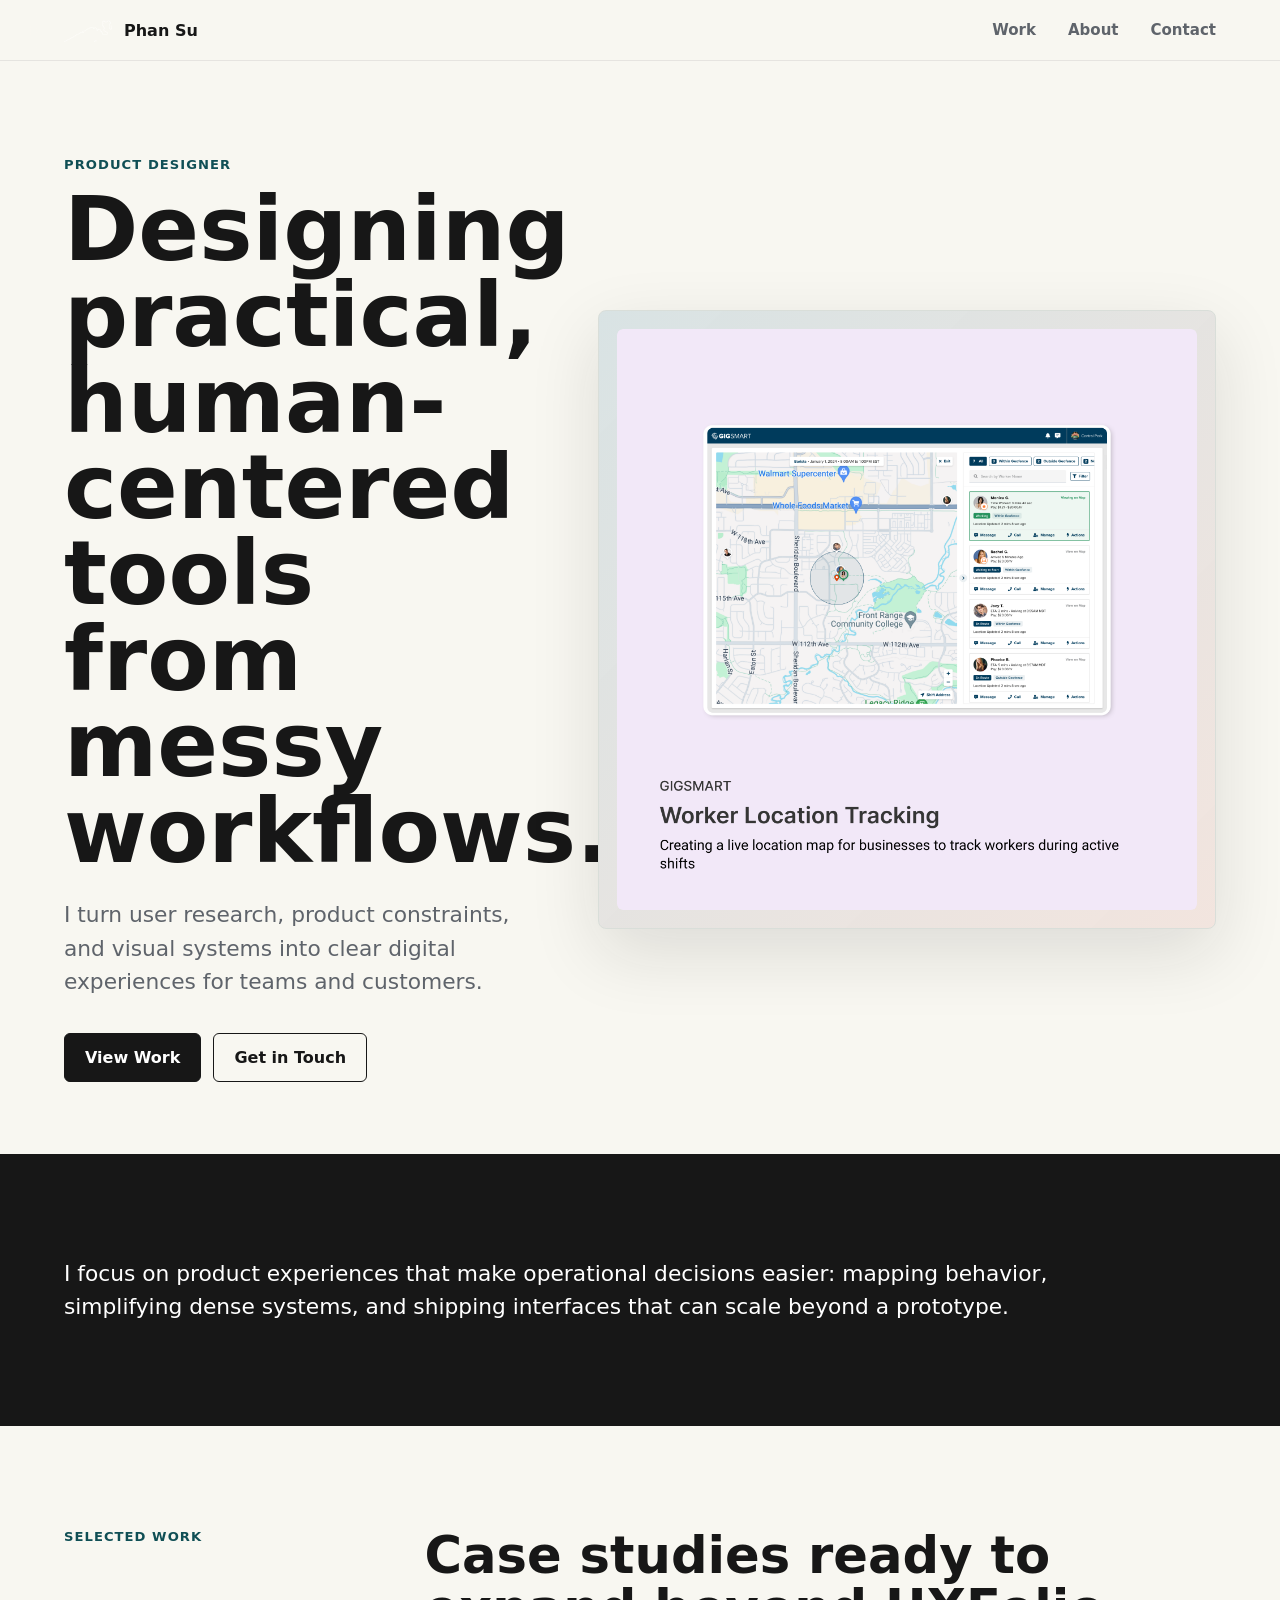
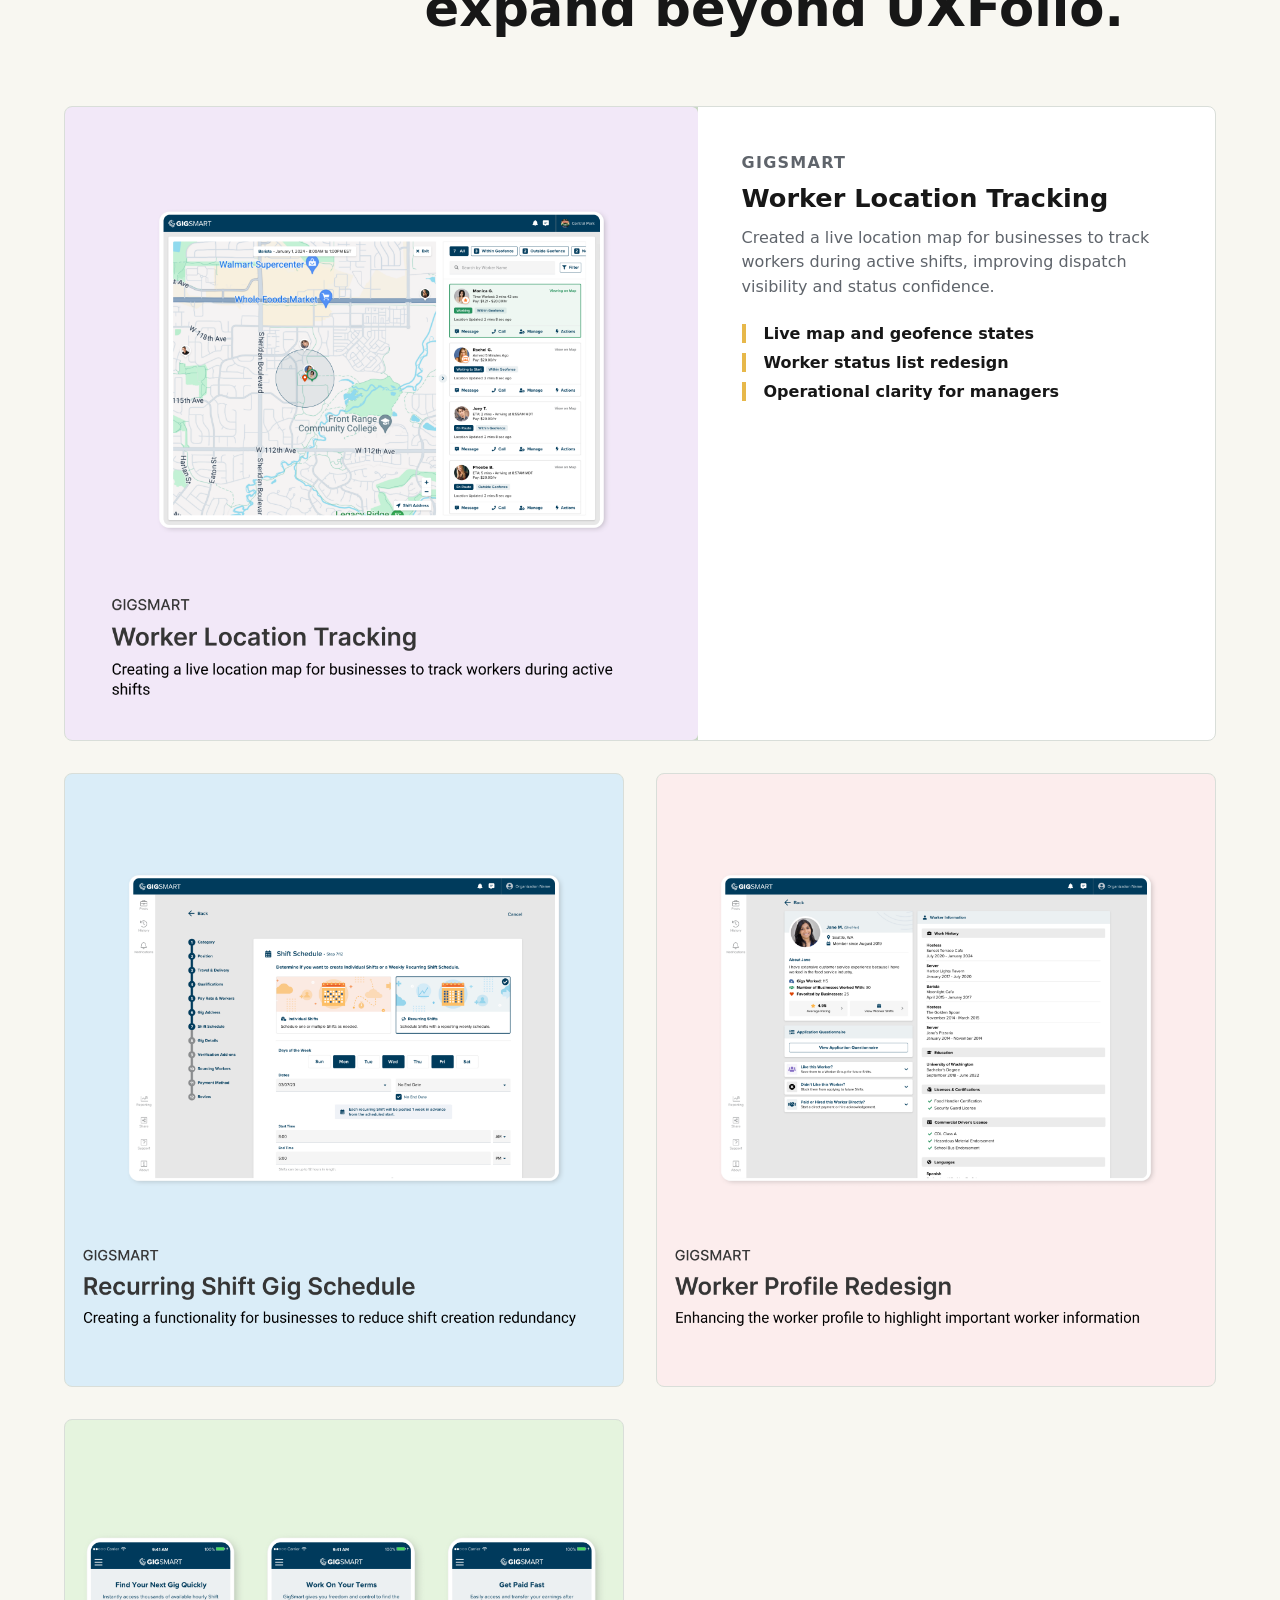
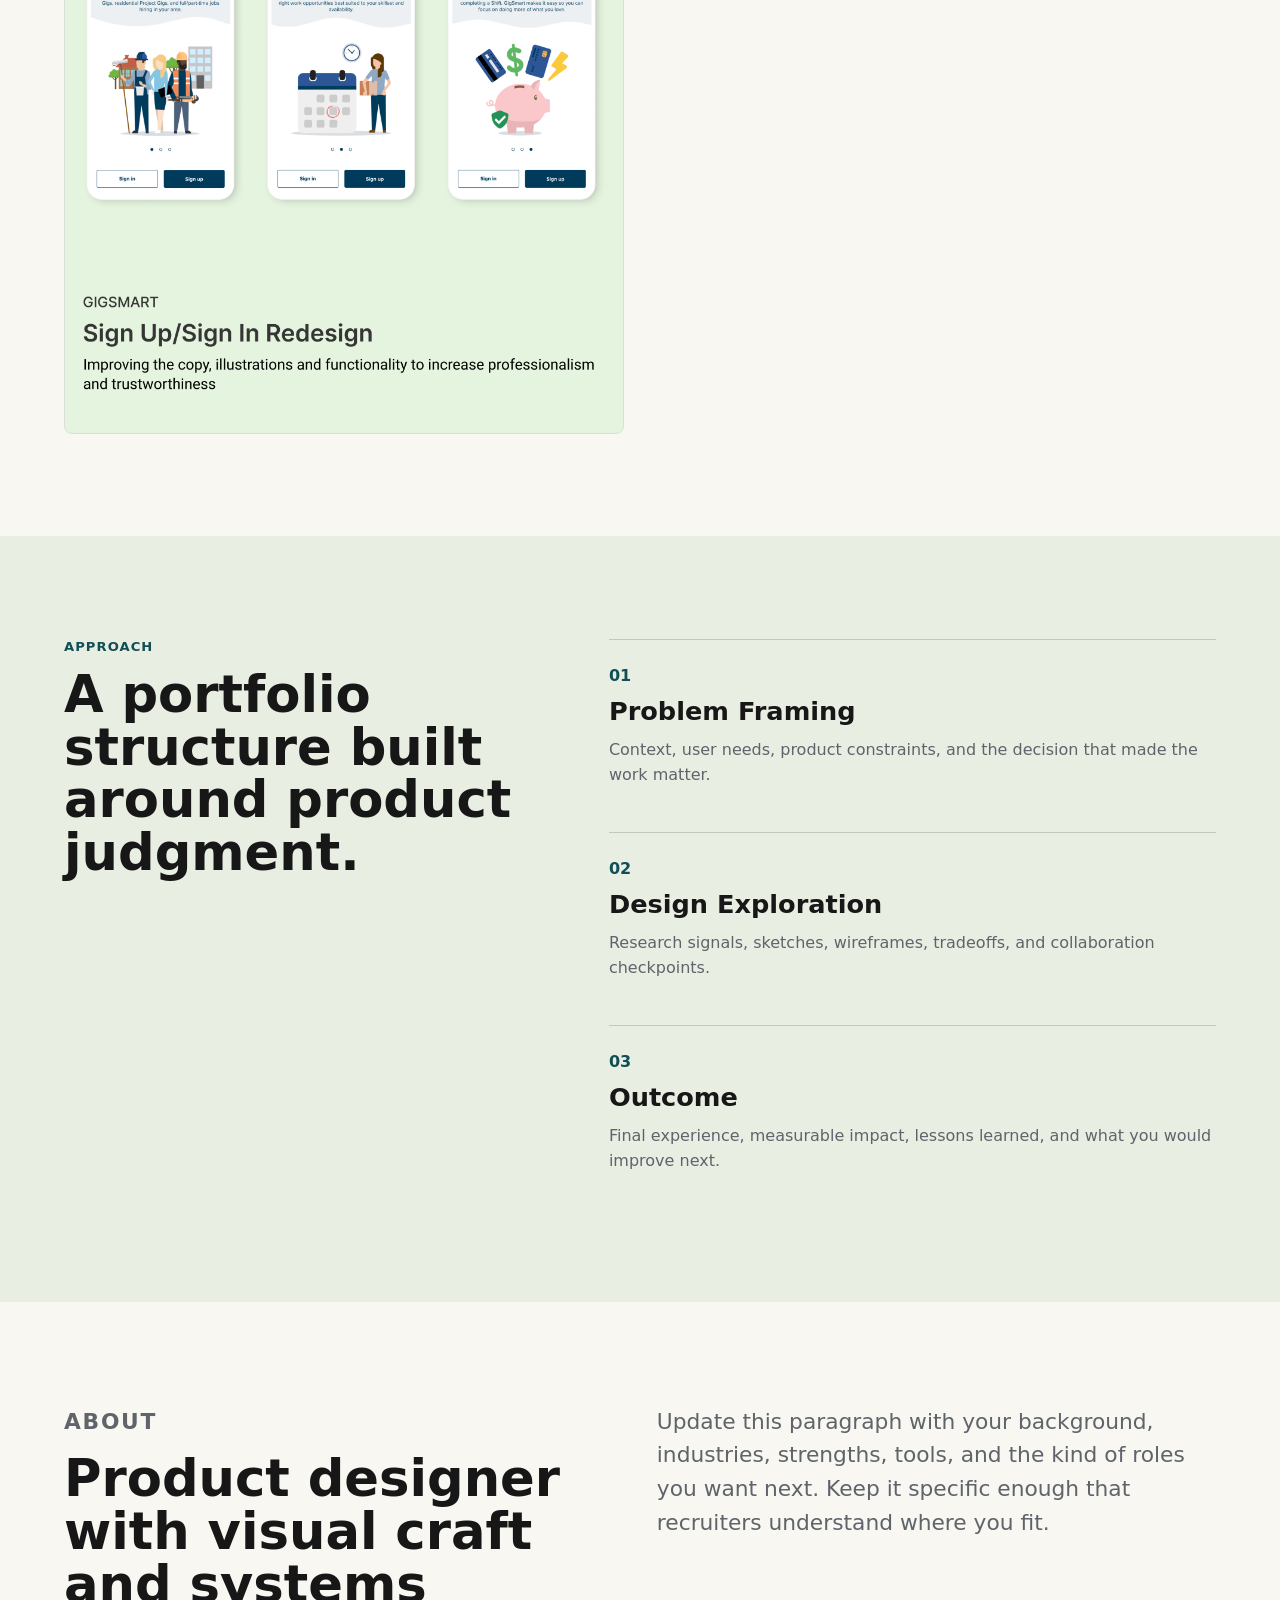
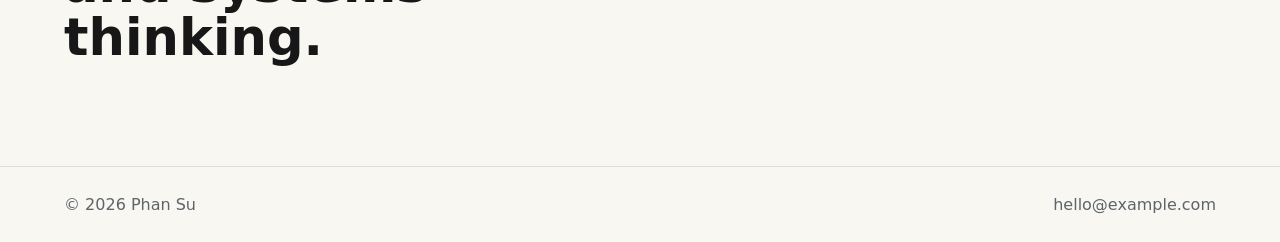
==== index.html @ cb22a4a8 "Initial portfolio site" ====
<!doctype html>
<html lang="en">
  <head>
    <meta charset="utf-8">
    <meta name="viewport" content="width=device-width, initial-scale=1">
    <meta
      name="description"
      content="Product design portfolio for Phan Su, featuring UX, product strategy, and interface design case studies."
    >
    <title>Phan Su | Product Design Portfolio</title>
    <link rel="stylesheet" href="styles.css">
  </head>
  <body>
    <header class="site-header">
      <a class="brand" href="#top" aria-label="Phan Su home">
        <img src="assets/logo.png" alt="" width="60" height="30">
        <span>Phan Su</span>
      </a>
      <nav aria-label="Primary navigation">
        <a href="#work">Work</a>
        <a href="#about">About</a>
        <a href="mailto:hello@example.com">Contact</a>
      </nav>
    </header>

    <main id="top">
      <section class="hero" aria-labelledby="hero-title">
        <div class="hero-copy">
          <p class="eyebrow">Product Designer</p>
          <h1 id="hero-title">Designing practical, human-centered tools from messy workflows.</h1>
          <p>
            I turn user research, product constraints, and visual systems into clear digital
            experiences for teams and customers.
          </p>
          <div class="hero-actions">
            <a class="button primary" href="#work">View Work</a>
            <a class="button secondary" href="mailto:hello@example.com">Get in Touch</a>
          </div>
        </div>
        <div class="hero-panel" aria-label="Portfolio snapshot">
          <img src="assets/gigsmart-worker-location.png" alt="GigSmart worker location tracking case study preview">
        </div>
      </section>

      <section class="section intro" aria-label="Design focus">
        <p>
          I focus on product experiences that make operational decisions easier: mapping behavior,
          simplifying dense systems, and shipping interfaces that can scale beyond a prototype.
        </p>
      </section>

      <section class="section" id="work" aria-labelledby="work-title">
        <div class="section-heading">
          <p class="eyebrow">Selected Work</p>
          <h2 id="work-title">Case studies ready to expand beyond UXFolio.</h2>
        </div>

        <div class="project-grid">
          <article class="project-card featured">
            <img src="assets/gigsmart-worker-location.png" alt="Map interface and worker status list for GigSmart">
            <div class="project-copy">
              <p class="project-client">GigSmart</p>
              <h3>Worker Location Tracking</h3>
              <p>
                Created a live location map for businesses to track workers during active shifts,
                improving dispatch visibility and status confidence.
              </p>
              <ul>
                <li>Live map and geofence states</li>
                <li>Worker status list redesign</li>
                <li>Operational clarity for managers</li>
              </ul>
            </div>
          </article>

          <article class="project-card">
            <img src="assets/project-frame-55.png" alt="Product design case study preview">
            <div class="project-copy">
              <p class="project-client">Case Study</p>
              <h3>Workflow Redesign</h3>
              <p>
                Replace this summary with the project goal, your role, and the measurable outcome
                from the UXFolio version.
              </p>
            </div>
          </article>

          <article class="project-card">
            <img src="assets/project-frame-56.png" alt="Product design case study preview">
            <div class="project-copy">
              <p class="project-client">Case Study</p>
              <h3>Interface System</h3>
              <p>
                Add the before-and-after decision points, constraints, and artifacts that show how
                the final interface got stronger.
              </p>
            </div>
          </article>

          <article class="project-card">
            <img src="assets/project-frame-57.png" alt="Product design case study preview">
            <div class="project-copy">
              <p class="project-client">Case Study</p>
              <h3>Research to Release</h3>
              <p>
                Use this slot for the story of discovery, iteration, handoff, and what changed after
                the design shipped.
              </p>
            </div>
          </article>
        </div>
      </section>

      <section class="section process" aria-labelledby="process-title">
        <div>
          <p class="eyebrow">Approach</p>
          <h2 id="process-title">A portfolio structure built around product judgment.</h2>
        </div>
        <div class="process-list">
          <div>
            <span>01</span>
            <h3>Problem Framing</h3>
            <p>Context, user needs, product constraints, and the decision that made the work matter.</p>
          </div>
          <div>
            <span>02</span>
            <h3>Design Exploration</h3>
            <p>Research signals, sketches, wireframes, tradeoffs, and collaboration checkpoints.</p>
          </div>
          <div>
            <span>03</span>
            <h3>Outcome</h3>
            <p>Final experience, measurable impact, lessons learned, and what you would improve next.</p>
          </div>
        </div>
      </section>

      <section class="section about" id="about" aria-labelledby="about-title">
        <div>
          <p class="eyebrow">About</p>
          <h2 id="about-title">Product designer with visual craft and systems thinking.</h2>
        </div>
        <p>
          Update this paragraph with your background, industries, strengths, tools, and the kind of
          roles you want next. Keep it specific enough that recruiters understand where you fit.
        </p>
      </section>
    </main>

    <footer class="site-footer">
      <p>© 2026 Phan Su</p>
      <a href="mailto:hello@example.com">hello@example.com</a>
    </footer>
  </body>
</html>
---- styles.css ----
:root {
  color-scheme: light;
  --ink: #171717;
  --muted: #5f646b;
  --line: #d9ded9;
  --paper: #f8f7f1;
  --panel: #ffffff;
  --sage: #c9d8c4;
  --clay: #b86d4b;
  --teal: #104f55;
  --gold: #e7b84a;
  --shadow: 0 24px 70px rgb(23 23 23 / 12%);
  font-family:
    Inter, ui-sans-serif, system-ui, -apple-system, BlinkMacSystemFont, "Segoe UI", sans-serif;
}

* {
  box-sizing: border-box;
}

html {
  scroll-behavior: smooth;
}

body {
  margin: 0;
  background: var(--paper);
  color: var(--ink);
}

img {
  display: block;
  max-width: 100%;
}

a {
  color: inherit;
  text-decoration: none;
}

.site-header {
  position: sticky;
  top: 0;
  z-index: 10;
  display: flex;
  align-items: center;
  justify-content: space-between;
  gap: 24px;
  padding: 18px clamp(20px, 5vw, 64px);
  background: rgb(248 247 241 / 86%);
  border-bottom: 1px solid rgb(23 23 23 / 8%);
  backdrop-filter: blur(18px);
}

.brand,
nav,
.hero-actions,
.site-footer {
  display: flex;
  align-items: center;
}

.brand {
  gap: 12px;
  font-weight: 800;
}

.brand img {
  width: 48px;
  height: auto;
}

nav {
  gap: clamp(14px, 3vw, 32px);
  color: var(--muted);
  font-size: 0.94rem;
  font-weight: 700;
}

nav a:hover,
.site-footer a:hover {
  color: var(--teal);
}

.hero {
  display: grid;
  grid-template-columns: minmax(0, 0.85fr) minmax(320px, 1.15fr);
  align-items: center;
  gap: clamp(32px, 6vw, 88px);
  min-height: calc(100svh - 82px);
  padding: clamp(56px, 8vw, 96px) clamp(20px, 5vw, 64px) clamp(36px, 6vw, 72px);
}

.hero-copy {
  max-width: 720px;
}

.eyebrow {
  margin: 0 0 14px;
  color: var(--teal);
  font-size: 0.82rem;
  font-weight: 900;
  letter-spacing: 0.08em;
  text-transform: uppercase;
}

h1,
h2,
h3,
p {
  margin-top: 0;
}

h1 {
  margin-bottom: 24px;
  font-size: clamp(3rem, 7vw, 6.9rem);
  line-height: 0.96;
  letter-spacing: 0;
}

h2 {
  margin-bottom: 0;
  font-size: clamp(2rem, 4vw, 4.25rem);
  line-height: 1.03;
  letter-spacing: 0;
}

h3 {
  margin-bottom: 12px;
  font-size: clamp(1.25rem, 2vw, 1.85rem);
  line-height: 1.15;
}

.hero-copy > p:not(.eyebrow),
.intro p,
.about p {
  color: var(--muted);
  font-size: clamp(1.08rem, 1.7vw, 1.42rem);
  line-height: 1.55;
}

.hero-actions {
  flex-wrap: wrap;
  gap: 12px;
  margin-top: 34px;
}

.button {
  min-height: 48px;
  padding: 14px 20px;
  border: 1px solid var(--ink);
  border-radius: 6px;
  font-weight: 800;
}

.button.primary {
  background: var(--ink);
  color: white;
}

.button.secondary {
  background: transparent;
}

.hero-panel {
  position: relative;
  padding: clamp(10px, 2vw, 18px);
  background:
    linear-gradient(135deg, rgb(16 79 85 / 16%), rgb(184 109 75 / 18%)),
    var(--panel);
  border: 1px solid var(--line);
  border-radius: 8px;
  box-shadow: var(--shadow);
}

.hero-panel img {
  width: 100%;
  aspect-ratio: 1 / 1;
  object-fit: cover;
  border-radius: 6px;
}

.section {
  padding: clamp(64px, 8vw, 110px) clamp(20px, 5vw, 64px);
}

.intro {
  background: var(--ink);
  color: white;
}

.intro p {
  max-width: 1100px;
  margin-bottom: 0;
  color: white;
}

.section-heading {
  display: grid;
  grid-template-columns: minmax(180px, 0.42fr) minmax(0, 1fr);
  gap: 28px;
  align-items: start;
  margin-bottom: clamp(32px, 6vw, 72px);
}

.project-grid {
  display: grid;
  grid-template-columns: repeat(2, minmax(0, 1fr));
  gap: clamp(20px, 3vw, 32px);
}

.project-card {
  overflow: hidden;
  background: var(--panel);
  border: 1px solid var(--line);
  border-radius: 8px;
}

.project-card.featured {
  grid-column: 1 / -1;
  display: grid;
  grid-template-columns: minmax(0, 1.1fr) minmax(320px, 0.9fr);
}

.project-card img {
  width: 100%;
  height: 100%;
  min-height: 360px;
  object-fit: cover;
  background: var(--sage);
}

.project-card:not(.featured) img {
  aspect-ratio: 1.45 / 1;
  min-height: 0;
}

.project-copy {
  padding: clamp(22px, 4vw, 44px);
}

.project-client {
  margin-bottom: 8px;
  color: var(--clay);
  font-size: 0.82rem;
  font-weight: 900;
  letter-spacing: 0.08em;
  text-transform: uppercase;
}

.project-copy p {
  color: var(--muted);
  font-size: 1rem;
  line-height: 1.55;
}

.project-copy ul {
  display: grid;
  gap: 10px;
  margin: 24px 0 0;
  padding: 0;
  list-style: none;
}

.project-copy li {
  padding-left: 18px;
  border-left: 4px solid var(--gold);
  font-weight: 800;
}

.process {
  display: grid;
  grid-template-columns: minmax(220px, 0.75fr) minmax(0, 1fr);
  gap: clamp(32px, 7vw, 100px);
  background: #e9eee3;
}

.process-list {
  display: grid;
  gap: 18px;
}

.process-list > div {
  padding: 26px 0;
  border-top: 1px solid rgb(23 23 23 / 18%);
}

.process-list span {
  display: inline-block;
  margin-bottom: 12px;
  color: var(--teal);
  font-weight: 900;
}

.process-list p {
  max-width: 620px;
  margin-bottom: 0;
  color: var(--muted);
  line-height: 1.55;
}

.about {
  display: grid;
  grid-template-columns: minmax(220px, 0.9fr) minmax(0, 1fr);
  gap: clamp(32px, 7vw, 90px);
}

.site-footer {
  justify-content: space-between;
  gap: 20px;
  padding: 28px clamp(20px, 5vw, 64px);
  color: var(--muted);
  border-top: 1px solid var(--line);
}

.site-footer p {
  margin: 0;
}

@media (max-width: 900px) {
  .hero,
  .section-heading,
  .project-card.featured,
  .process,
  .about {
    grid-template-columns: 1fr;
  }

  .hero {
    min-height: auto;
  }

  .project-grid {
    grid-template-columns: 1fr;
  }
}

@media (max-width: 640px) {
  .site-header {
    align-items: flex-start;
    flex-direction: column;
  }

  nav {
    width: 100%;
    justify-content: space-between;
  }

  h1 {
    font-size: clamp(2.65rem, 13vw, 4.25rem);
  }

  .hero-panel img {
    aspect-ratio: 4 / 3;
  }

  .site-footer {
    align-items: flex-start;
    flex-direction: column;
  }
}
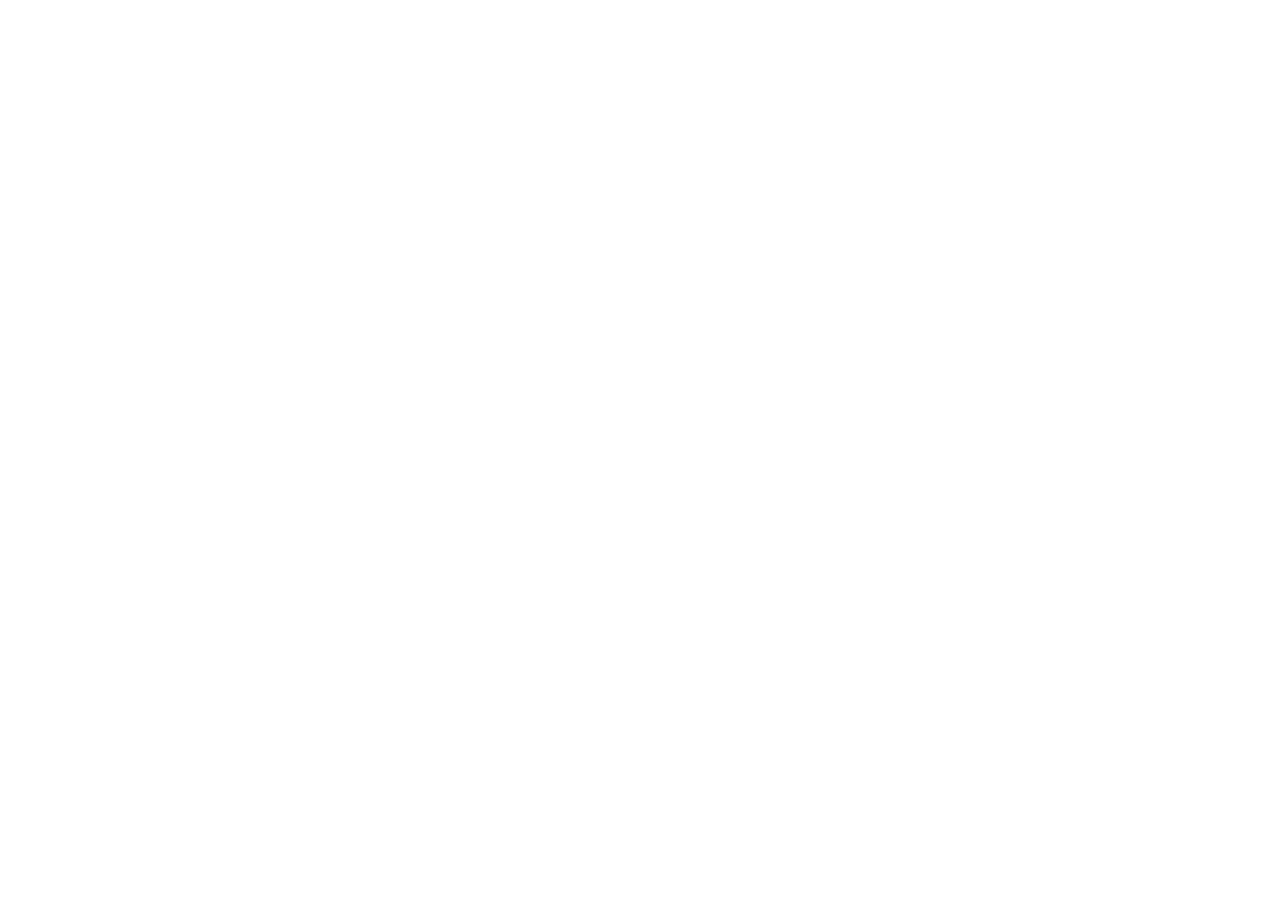
==== commit 2f8d65aa: "Reset portfolio page to blank" ====
--- a/index.html
+++ b/index.html
@@ -3,153 +3,8 @@
   <head>
     <meta charset="utf-8">
     <meta name="viewport" content="width=device-width, initial-scale=1">
-    <meta
-      name="description"
-      content="Product design portfolio for Phan Su, featuring UX, product strategy, and interface design case studies."
-    >
     <title>Phan Su | Product Design Portfolio</title>
     <link rel="stylesheet" href="styles.css">
   </head>
-  <body>
-    <header class="site-header">
-      <a class="brand" href="#top" aria-label="Phan Su home">
-        <img src="assets/logo.png" alt="" width="60" height="30">
-        <span>Phan Su</span>
-      </a>
-      <nav aria-label="Primary navigation">
-        <a href="#work">Work</a>
-        <a href="#about">About</a>
-        <a href="mailto:hello@example.com">Contact</a>
-      </nav>
-    </header>
-
-    <main id="top">
-      <section class="hero" aria-labelledby="hero-title">
-        <div class="hero-copy">
-          <p class="eyebrow">Product Designer</p>
-          <h1 id="hero-title">Designing practical, human-centered tools from messy workflows.</h1>
-          <p>
-            I turn user research, product constraints, and visual systems into clear digital
-            experiences for teams and customers.
-          </p>
-          <div class="hero-actions">
-            <a class="button primary" href="#work">View Work</a>
-            <a class="button secondary" href="mailto:hello@example.com">Get in Touch</a>
-          </div>
-        </div>
-        <div class="hero-panel" aria-label="Portfolio snapshot">
-          <img src="assets/gigsmart-worker-location.png" alt="GigSmart worker location tracking case study preview">
-        </div>
-      </section>
-
-      <section class="section intro" aria-label="Design focus">
-        <p>
-          I focus on product experiences that make operational decisions easier: mapping behavior,
-          simplifying dense systems, and shipping interfaces that can scale beyond a prototype.
-        </p>
-      </section>
-
-      <section class="section" id="work" aria-labelledby="work-title">
-        <div class="section-heading">
-          <p class="eyebrow">Selected Work</p>
-          <h2 id="work-title">Case studies ready to expand beyond UXFolio.</h2>
-        </div>
-
-        <div class="project-grid">
-          <article class="project-card featured">
-            <img src="assets/gigsmart-worker-location.png" alt="Map interface and worker status list for GigSmart">
-            <div class="project-copy">
-              <p class="project-client">GigSmart</p>
-              <h3>Worker Location Tracking</h3>
-              <p>
-                Created a live location map for businesses to track workers during active shifts,
-                improving dispatch visibility and status confidence.
-              </p>
-              <ul>
-                <li>Live map and geofence states</li>
-                <li>Worker status list redesign</li>
-                <li>Operational clarity for managers</li>
-              </ul>
-            </div>
-          </article>
-
-          <article class="project-card">
-            <img src="assets/project-frame-55.png" alt="Product design case study preview">
-            <div class="project-copy">
-              <p class="project-client">Case Study</p>
-              <h3>Workflow Redesign</h3>
-              <p>
-                Replace this summary with the project goal, your role, and the measurable outcome
-                from the UXFolio version.
-              </p>
-            </div>
-          </article>
-
-          <article class="project-card">
-            <img src="assets/project-frame-56.png" alt="Product design case study preview">
-            <div class="project-copy">
-              <p class="project-client">Case Study</p>
-              <h3>Interface System</h3>
-              <p>
-                Add the before-and-after decision points, constraints, and artifacts that show how
-                the final interface got stronger.
-              </p>
-            </div>
-          </article>
-
-          <article class="project-card">
-            <img src="assets/project-frame-57.png" alt="Product design case study preview">
-            <div class="project-copy">
-              <p class="project-client">Case Study</p>
-              <h3>Research to Release</h3>
-              <p>
-                Use this slot for the story of discovery, iteration, handoff, and what changed after
-                the design shipped.
-              </p>
-            </div>
-          </article>
-        </div>
-      </section>
-
-      <section class="section process" aria-labelledby="process-title">
-        <div>
-          <p class="eyebrow">Approach</p>
-          <h2 id="process-title">A portfolio structure built around product judgment.</h2>
-        </div>
-        <div class="process-list">
-          <div>
-            <span>01</span>
-            <h3>Problem Framing</h3>
-            <p>Context, user needs, product constraints, and the decision that made the work matter.</p>
-          </div>
-          <div>
-            <span>02</span>
-            <h3>Design Exploration</h3>
-            <p>Research signals, sketches, wireframes, tradeoffs, and collaboration checkpoints.</p>
-          </div>
-          <div>
-            <span>03</span>
-            <h3>Outcome</h3>
-            <p>Final experience, measurable impact, lessons learned, and what you would improve next.</p>
-          </div>
-        </div>
-      </section>
-
-      <section class="section about" id="about" aria-labelledby="about-title">
-        <div>
-          <p class="eyebrow">About</p>
-          <h2 id="about-title">Product designer with visual craft and systems thinking.</h2>
-        </div>
-        <p>
-          Update this paragraph with your background, industries, strengths, tools, and the kind of
-          roles you want next. Keep it specific enough that recruiters understand where you fit.
-        </p>
-      </section>
-    </main>
-
-    <footer class="site-footer">
-      <p>© 2026 Phan Su</p>
-      <a href="mailto:hello@example.com">hello@example.com</a>
-    </footer>
-  </body>
+  <body></body>
 </html>
--- a/styles.css
+++ b/styles.css
@@ -1,361 +1,9 @@
-:root {
-  color-scheme: light;
-  --ink: #171717;
-  --muted: #5f646b;
-  --line: #d9ded9;
-  --paper: #f8f7f1;
-  --panel: #ffffff;
-  --sage: #c9d8c4;
-  --clay: #b86d4b;
-  --teal: #104f55;
-  --gold: #e7b84a;
-  --shadow: 0 24px 70px rgb(23 23 23 / 12%);
-  font-family:
-    Inter, ui-sans-serif, system-ui, -apple-system, BlinkMacSystemFont, "Segoe UI", sans-serif;
-}
-
-* {
-  box-sizing: border-box;
-}
-
-html {
-  scroll-behavior: smooth;
+html,
+body {
+  min-height: 100%;
 }
 
 body {
   margin: 0;
-  background: var(--paper);
-  color: var(--ink);
+  background: #ffffff;
 }
-
-img {
-  display: block;
-  max-width: 100%;
-}
-
-a {
-  color: inherit;
-  text-decoration: none;
-}
-
-.site-header {
-  position: sticky;
-  top: 0;
-  z-index: 10;
-  display: flex;
-  align-items: center;
-  justify-content: space-between;
-  gap: 24px;
-  padding: 18px clamp(20px, 5vw, 64px);
-  background: rgb(248 247 241 / 86%);
-  border-bottom: 1px solid rgb(23 23 23 / 8%);
-  backdrop-filter: blur(18px);
-}
-
-.brand,
-nav,
-.hero-actions,
-.site-footer {
-  display: flex;
-  align-items: center;
-}
-
-.brand {
-  gap: 12px;
-  font-weight: 800;
-}
-
-.brand img {
-  width: 48px;
-  height: auto;
-}
-
-nav {
-  gap: clamp(14px, 3vw, 32px);
-  color: var(--muted);
-  font-size: 0.94rem;
-  font-weight: 700;
-}
-
-nav a:hover,
-.site-footer a:hover {
-  color: var(--teal);
-}
-
-.hero {
-  display: grid;
-  grid-template-columns: minmax(0, 0.85fr) minmax(320px, 1.15fr);
-  align-items: center;
-  gap: clamp(32px, 6vw, 88px);
-  min-height: calc(100svh - 82px);
-  padding: clamp(56px, 8vw, 96px) clamp(20px, 5vw, 64px) clamp(36px, 6vw, 72px);
-}
-
-.hero-copy {
-  max-width: 720px;
-}
-
-.eyebrow {
-  margin: 0 0 14px;
-  color: var(--teal);
-  font-size: 0.82rem;
-  font-weight: 900;
-  letter-spacing: 0.08em;
-  text-transform: uppercase;
-}
-
-h1,
-h2,
-h3,
-p {
-  margin-top: 0;
-}
-
-h1 {
-  margin-bottom: 24px;
-  font-size: clamp(3rem, 7vw, 6.9rem);
-  line-height: 0.96;
-  letter-spacing: 0;
-}
-
-h2 {
-  margin-bottom: 0;
-  font-size: clamp(2rem, 4vw, 4.25rem);
-  line-height: 1.03;
-  letter-spacing: 0;
-}
-
-h3 {
-  margin-bottom: 12px;
-  font-size: clamp(1.25rem, 2vw, 1.85rem);
-  line-height: 1.15;
-}
-
-.hero-copy > p:not(.eyebrow),
-.intro p,
-.about p {
-  color: var(--muted);
-  font-size: clamp(1.08rem, 1.7vw, 1.42rem);
-  line-height: 1.55;
-}
-
-.hero-actions {
-  flex-wrap: wrap;
-  gap: 12px;
-  margin-top: 34px;
-}
-
-.button {
-  min-height: 48px;
-  padding: 14px 20px;
-  border: 1px solid var(--ink);
-  border-radius: 6px;
-  font-weight: 800;
-}
-
-.button.primary {
-  background: var(--ink);
-  color: white;
-}
-
-.button.secondary {
-  background: transparent;
-}
-
-.hero-panel {
-  position: relative;
-  padding: clamp(10px, 2vw, 18px);
-  background:
-    linear-gradient(135deg, rgb(16 79 85 / 16%), rgb(184 109 75 / 18%)),
-    var(--panel);
-  border: 1px solid var(--line);
-  border-radius: 8px;
-  box-shadow: var(--shadow);
-}
-
-.hero-panel img {
-  width: 100%;
-  aspect-ratio: 1 / 1;
-  object-fit: cover;
-  border-radius: 6px;
-}
-
-.section {
-  padding: clamp(64px, 8vw, 110px) clamp(20px, 5vw, 64px);
-}
-
-.intro {
-  background: var(--ink);
-  color: white;
-}
-
-.intro p {
-  max-width: 1100px;
-  margin-bottom: 0;
-  color: white;
-}
-
-.section-heading {
-  display: grid;
-  grid-template-columns: minmax(180px, 0.42fr) minmax(0, 1fr);
-  gap: 28px;
-  align-items: start;
-  margin-bottom: clamp(32px, 6vw, 72px);
-}
-
-.project-grid {
-  display: grid;
-  grid-template-columns: repeat(2, minmax(0, 1fr));
-  gap: clamp(20px, 3vw, 32px);
-}
-
-.project-card {
-  overflow: hidden;
-  background: var(--panel);
-  border: 1px solid var(--line);
-  border-radius: 8px;
-}
-
-.project-card.featured {
-  grid-column: 1 / -1;
-  display: grid;
-  grid-template-columns: minmax(0, 1.1fr) minmax(320px, 0.9fr);
-}
-
-.project-card img {
-  width: 100%;
-  height: 100%;
-  min-height: 360px;
-  object-fit: cover;
-  background: var(--sage);
-}
-
-.project-card:not(.featured) img {
-  aspect-ratio: 1.45 / 1;
-  min-height: 0;
-}
-
-.project-copy {
-  padding: clamp(22px, 4vw, 44px);
-}
-
-.project-client {
-  margin-bottom: 8px;
-  color: var(--clay);
-  font-size: 0.82rem;
-  font-weight: 900;
-  letter-spacing: 0.08em;
-  text-transform: uppercase;
-}
-
-.project-copy p {
-  color: var(--muted);
-  font-size: 1rem;
-  line-height: 1.55;
-}
-
-.project-copy ul {
-  display: grid;
-  gap: 10px;
-  margin: 24px 0 0;
-  padding: 0;
-  list-style: none;
-}
-
-.project-copy li {
-  padding-left: 18px;
-  border-left: 4px solid var(--gold);
-  font-weight: 800;
-}
-
-.process {
-  display: grid;
-  grid-template-columns: minmax(220px, 0.75fr) minmax(0, 1fr);
-  gap: clamp(32px, 7vw, 100px);
-  background: #e9eee3;
-}
-
-.process-list {
-  display: grid;
-  gap: 18px;
-}
-
-.process-list > div {
-  padding: 26px 0;
-  border-top: 1px solid rgb(23 23 23 / 18%);
-}
-
-.process-list span {
-  display: inline-block;
-  margin-bottom: 12px;
-  color: var(--teal);
-  font-weight: 900;
-}
-
-.process-list p {
-  max-width: 620px;
-  margin-bottom: 0;
-  color: var(--muted);
-  line-height: 1.55;
-}
-
-.about {
-  display: grid;
-  grid-template-columns: minmax(220px, 0.9fr) minmax(0, 1fr);
-  gap: clamp(32px, 7vw, 90px);
-}
-
-.site-footer {
-  justify-content: space-between;
-  gap: 20px;
-  padding: 28px clamp(20px, 5vw, 64px);
-  color: var(--muted);
-  border-top: 1px solid var(--line);
-}
-
-.site-footer p {
-  margin: 0;
-}
-
-@media (max-width: 900px) {
-  .hero,
-  .section-heading,
-  .project-card.featured,
-  .process,
-  .about {
-    grid-template-columns: 1fr;
-  }
-
-  .hero {
-    min-height: auto;
-  }
-
-  .project-grid {
-    grid-template-columns: 1fr;
-  }
-}
-
-@media (max-width: 640px) {
-  .site-header {
-    align-items: flex-start;
-    flex-direction: column;
-  }
-
-  nav {
-    width: 100%;
-    justify-content: space-between;
-  }
-
-  h1 {
-    font-size: clamp(2.65rem, 13vw, 4.25rem);
-  }
-
-  .hero-panel img {
-    aspect-ratio: 4 / 3;
-  }
-
-  .site-footer {
-    align-items: flex-start;
-    flex-direction: column;
-  }
-}
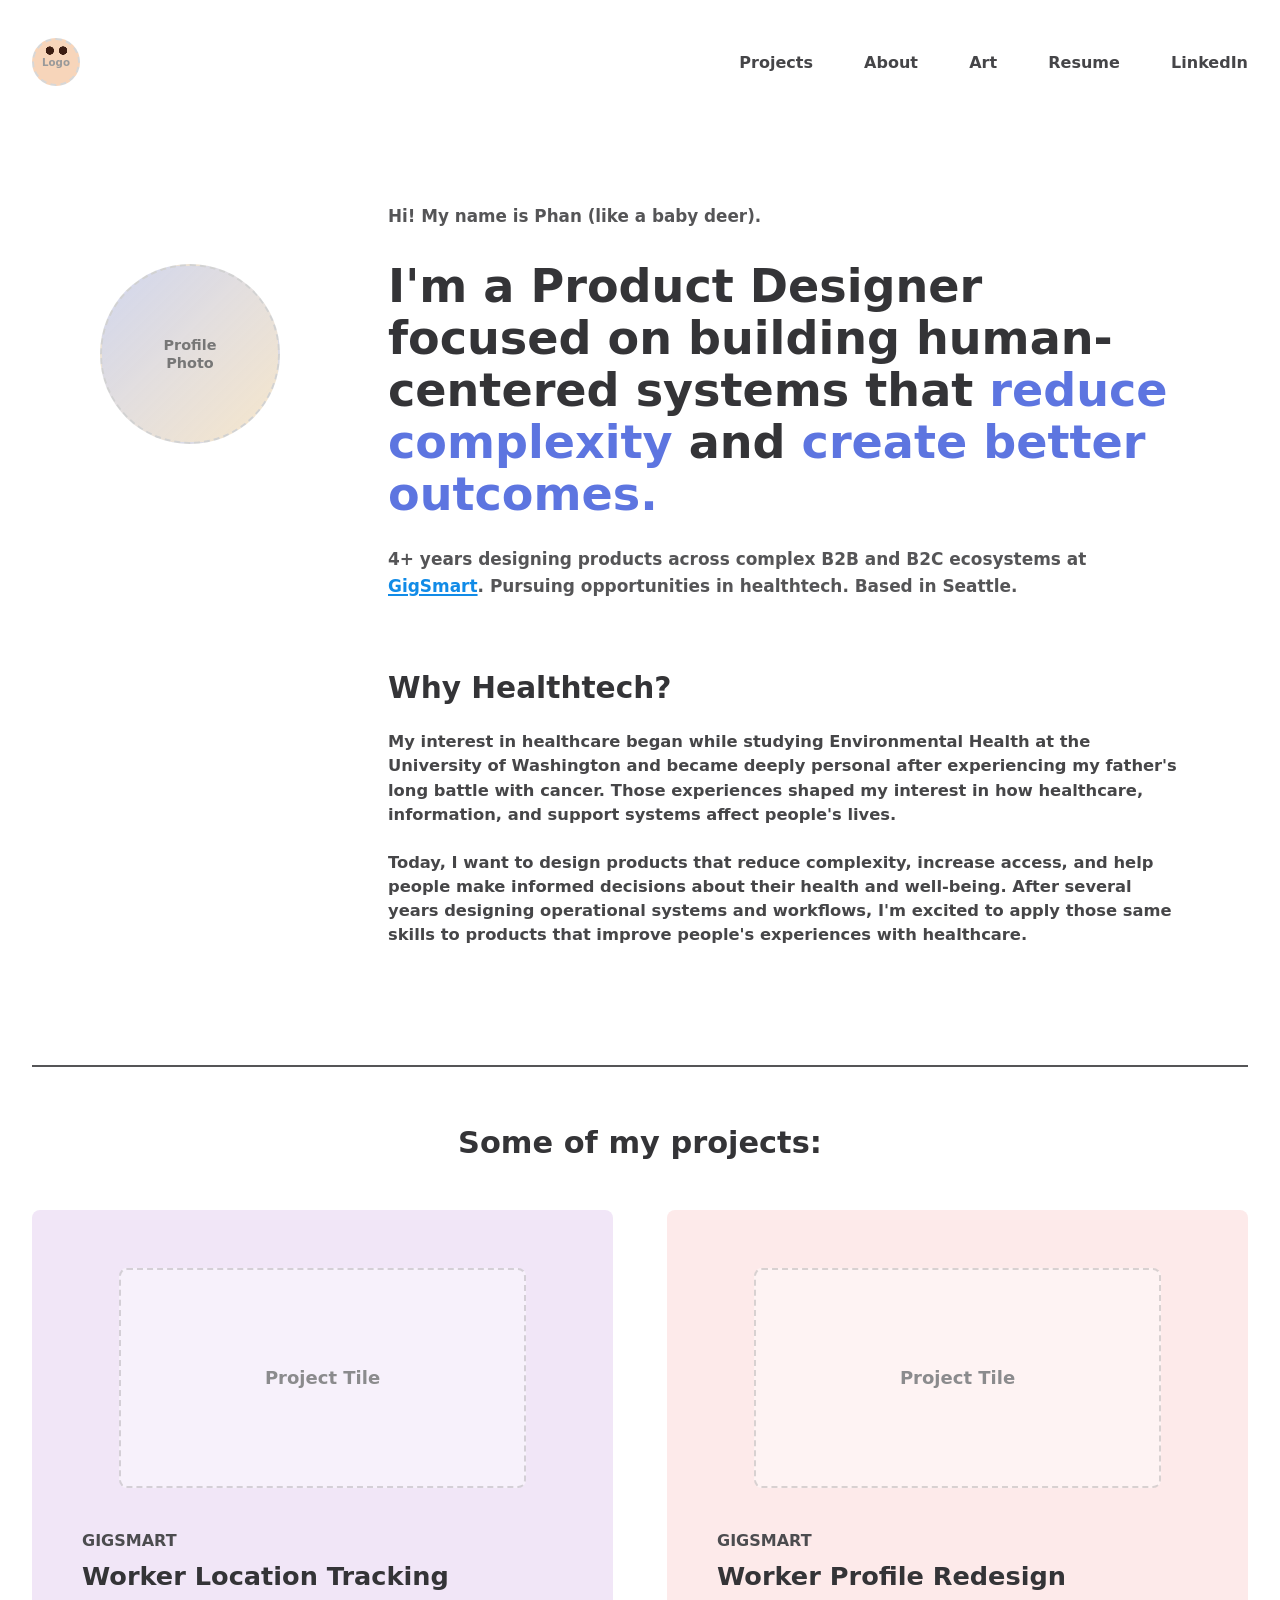
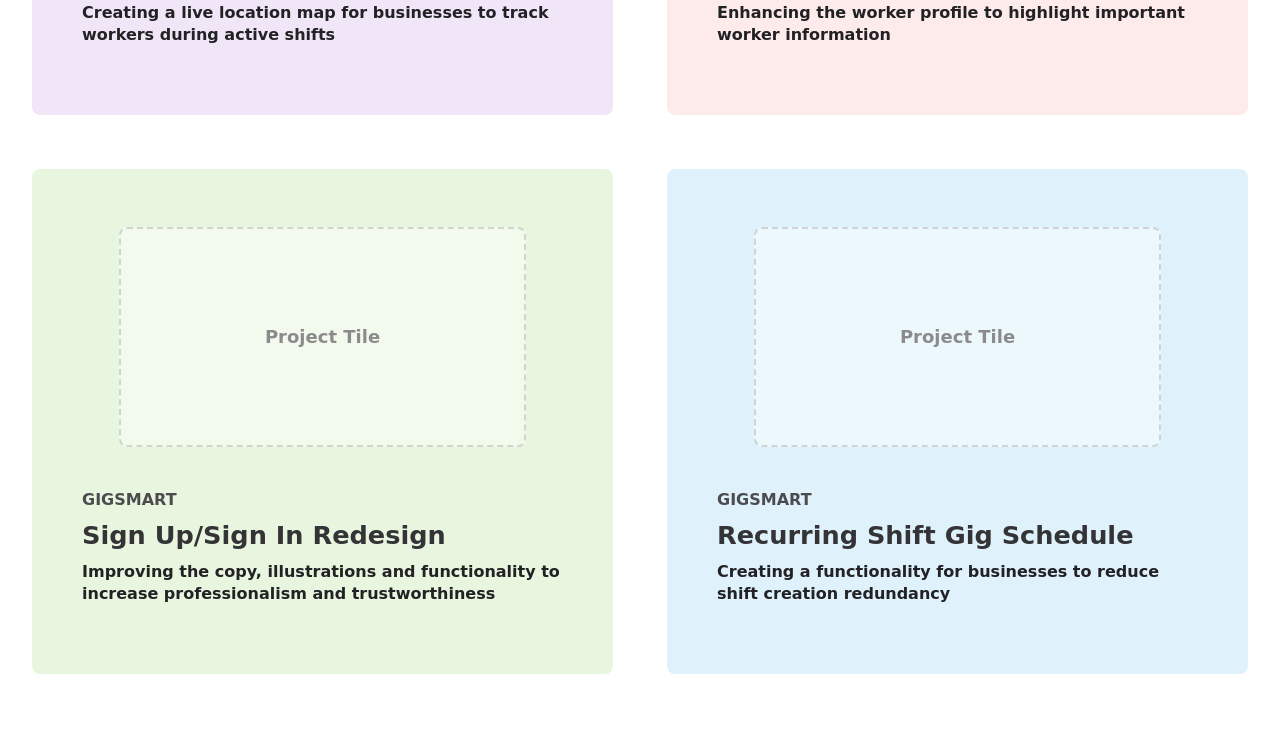
==== commit a36163ff: "Add portfolio layout placeholders" ====
--- a/index.html
+++ b/index.html
@@ -3,8 +3,116 @@
   <head>
     <meta charset="utf-8">
     <meta name="viewport" content="width=device-width, initial-scale=1">
+    <meta
+      name="description"
+      content="Product design portfolio for Phan Su, focused on human-centered systems and healthtech."
+    >
     <title>Phan Su | Product Design Portfolio</title>
     <link rel="stylesheet" href="styles.css">
   </head>
-  <body></body>
+  <body>
+    <header class="site-header">
+      <a class="logo-placeholder" href="#top" aria-label="Phan Su home">
+        <span>Logo</span>
+      </a>
+      <nav aria-label="Primary navigation">
+        <a href="#projects">Projects</a>
+        <a href="#about">About</a>
+        <a href="#art">Art</a>
+        <a href="#resume">Resume</a>
+        <a href="#linkedin">LinkedIn</a>
+      </nav>
+    </header>
+
+    <main id="top">
+      <section class="intro">
+        <div class="profile-placeholder" aria-label="Profile photo placeholder">
+          <span>Profile<br>Photo</span>
+        </div>
+
+        <div class="intro-copy">
+          <p class="greeting">Hi! My name is Phan (like a baby deer).</p>
+          <h1>
+            I'm a Product Designer focused on building human-centered systems that
+            <span>reduce complexity</span> and <span>create better outcomes.</span>
+          </h1>
+          <p class="summary">
+            4+ years designing products across complex B2B and B2C ecosystems at
+            <a href="https://www.gigsmart.com/">GigSmart</a>. Pursuing opportunities in
+            healthtech. Based in Seattle.
+          </p>
+
+          <section class="healthtech" id="about" aria-labelledby="healthtech-title">
+            <h2 id="healthtech-title">Why Healthtech?</h2>
+            <p>
+              My interest in healthcare began while studying Environmental Health at the
+              University of Washington and became deeply personal after experiencing my father's
+              long battle with cancer. Those experiences shaped my interest in how healthcare,
+              information, and support systems affect people's lives.
+            </p>
+            <p>
+              Today, I want to design products that reduce complexity, increase access, and help
+              people make informed decisions about their health and well-being. After several years
+              designing operational systems and workflows, I'm excited to apply those same skills to
+              products that improve people's experiences with healthcare.
+            </p>
+          </section>
+        </div>
+      </section>
+
+      <hr class="divider">
+
+      <section class="projects" id="projects" aria-labelledby="projects-title">
+        <h2 id="projects-title">Some of my projects:</h2>
+        <div class="project-grid">
+          <article class="project-card lavender">
+            <div class="tile-placeholder">
+              <span>Project Tile</span>
+            </div>
+            <div class="project-copy">
+              <p>GigSmart</p>
+              <h3>Worker Location Tracking</h3>
+              <p>Creating a live location map for businesses to track workers during active shifts</p>
+            </div>
+          </article>
+
+          <article class="project-card blush">
+            <div class="tile-placeholder">
+              <span>Project Tile</span>
+            </div>
+            <div class="project-copy">
+              <p>GigSmart</p>
+              <h3>Worker Profile Redesign</h3>
+              <p>Enhancing the worker profile to highlight important worker information</p>
+            </div>
+          </article>
+
+          <article class="project-card mint">
+            <div class="tile-placeholder">
+              <span>Project Tile</span>
+            </div>
+            <div class="project-copy">
+              <p>GigSmart</p>
+              <h3>Sign Up/Sign In Redesign</h3>
+              <p>
+                Improving the copy, illustrations and functionality to increase professionalism and
+                trustworthiness
+              </p>
+            </div>
+          </article>
+
+          <article class="project-card sky">
+            <div class="tile-placeholder">
+              <span>Project Tile</span>
+            </div>
+            <div class="project-copy">
+              <p>GigSmart</p>
+              <h3>Recurring Shift Gig Schedule</h3>
+              <p>Creating a functionality for businesses to reduce shift creation redundancy</p>
+            </div>
+          </article>
+        </div>
+      </section>
+    </main>
+  </body>
 </html>
--- a/styles.css
+++ b/styles.css
@@ -1,9 +1,325 @@
-html,
-body {
-  min-height: 100%;
+:root {
+  --ink: #3d3d3f;
+  --muted: #555557;
+  --blue: #5d75e0;
+  --link: #118be7;
+  --line: #555557;
+  --lavender: #f1e6f7;
+  --blush: #fdeaea;
+  --mint: #e8f6df;
+  --sky: #dff2fb;
+  --placeholder: rgb(255 255 255 / 45%);
+  font-family:
+    Inter, ui-sans-serif, system-ui, -apple-system, BlinkMacSystemFont, "Segoe UI", sans-serif;
+}
+
+* {
+  box-sizing: border-box;
+}
+
+html {
+  scroll-behavior: smooth;
 }
 
 body {
   margin: 0;
   background: #ffffff;
-}
+  color: var(--ink);
+  font-size: 18px;
+}
+
+a {
+  color: inherit;
+  text-decoration: none;
+}
+
+.site-header {
+  display: flex;
+  align-items: center;
+  justify-content: space-between;
+  width: min(1320px, calc(100% - 64px));
+  margin: 0 auto;
+  padding: 38px 0 68px;
+}
+
+.logo-placeholder {
+  display: grid;
+  place-items: center;
+  width: 48px;
+  height: 48px;
+  color: #9a9a9a;
+  background:
+    radial-gradient(circle at 36% 24%, #3c1d12 0 9%, transparent 10%),
+    radial-gradient(circle at 66% 24%, #3c1d12 0 9%, transparent 10%),
+    linear-gradient(#f7d5ba, #f7d5ba);
+  border: 2px dashed #d7d7d7;
+  border-radius: 50%;
+  font-size: 0.64rem;
+  font-weight: 800;
+  text-align: center;
+}
+
+nav {
+  display: flex;
+  align-items: center;
+  gap: clamp(28px, 4vw, 54px);
+  color: #454548;
+  font-size: 1rem;
+  font-weight: 700;
+}
+
+nav a:hover {
+  color: var(--blue);
+}
+
+main {
+  width: min(1320px, calc(100% - 64px));
+  margin: 0 auto;
+}
+
+.intro {
+  display: grid;
+  grid-template-columns: 230px minmax(0, 1fr);
+  gap: 58px;
+  align-items: start;
+  max-width: 1080px;
+  margin: 52px auto 0;
+}
+
+.profile-placeholder {
+  display: grid;
+  place-items: center;
+  width: 180px;
+  height: 180px;
+  margin-top: 58px;
+  color: #777;
+  background:
+    linear-gradient(135deg, rgb(93 117 224 / 22%), rgb(255 209 130 / 34%)),
+    #f2f2f2;
+  border: 2px dashed #d2d2d2;
+  border-radius: 50%;
+  font-size: 0.9rem;
+  font-weight: 800;
+  line-height: 1.25;
+  text-align: center;
+}
+
+.intro-copy {
+  min-width: 0;
+}
+
+.greeting {
+  margin: 0 0 34px;
+  color: var(--muted);
+  font-size: 1.05rem;
+  font-weight: 700;
+}
+
+h1,
+h2,
+h3,
+p {
+  margin-top: 0;
+}
+
+h1 {
+  max-width: 890px;
+  margin-bottom: 26px;
+  color: #343437;
+  font-size: clamp(2.5rem, 3.6vw, 4rem);
+  line-height: 1.13;
+  letter-spacing: 0;
+}
+
+h1 span {
+  color: var(--blue);
+}
+
+.summary {
+  max-width: 910px;
+  margin-bottom: 72px;
+  color: var(--muted);
+  font-size: 1.06rem;
+  font-weight: 700;
+  line-height: 1.55;
+}
+
+.summary a {
+  color: var(--link);
+  text-decoration: underline;
+  text-decoration-thickness: 2px;
+  text-underline-offset: 2px;
+}
+
+.healthtech {
+  max-width: 890px;
+}
+
+.healthtech h2 {
+  margin-bottom: 24px;
+  color: #343437;
+  font-size: 1.85rem;
+  line-height: 1.2;
+}
+
+.healthtech p {
+  margin-bottom: 24px;
+  color: #464648;
+  font-size: 1.02rem;
+  font-weight: 650;
+  line-height: 1.48;
+}
+
+.divider {
+  max-width: 1320px;
+  margin: 94px 0 58px;
+  border: 0;
+  border-top: 2px solid var(--line);
+}
+
+.projects {
+  padding-bottom: 80px;
+}
+
+.projects > h2 {
+  margin-bottom: 48px;
+  color: #343437;
+  font-size: 1.9rem;
+  line-height: 1.2;
+  text-align: center;
+}
+
+.project-grid {
+  display: grid;
+  grid-template-columns: repeat(2, minmax(0, 1fr));
+  gap: 54px;
+}
+
+.project-card {
+  overflow: hidden;
+  min-height: 505px;
+  border-radius: 8px;
+}
+
+.project-card.lavender {
+  background: var(--lavender);
+}
+
+.project-card.blush {
+  background: var(--blush);
+}
+
+.project-card.mint {
+  background: var(--mint);
+}
+
+.project-card.sky {
+  background: var(--sky);
+}
+
+.tile-placeholder {
+  display: grid;
+  place-items: center;
+  width: min(70%, 470px);
+  height: 220px;
+  margin: 58px auto 42px;
+  color: #8b8b8d;
+  background: var(--placeholder);
+  border: 2px dashed rgb(120 120 120 / 28%);
+  border-radius: 8px;
+  font-weight: 800;
+}
+
+.project-copy {
+  padding: 0 50px 48px;
+}
+
+.project-copy > p:first-child {
+  margin-bottom: 10px;
+  color: #4c4c4f;
+  font-size: 1rem;
+  font-weight: 800;
+  text-transform: uppercase;
+}
+
+.project-copy h3 {
+  margin-bottom: 10px;
+  color: #343437;
+  font-size: 1.6rem;
+  line-height: 1.2;
+}
+
+.project-copy p {
+  max-width: 560px;
+  margin-bottom: 0;
+  color: #222225;
+  font-size: 1rem;
+  font-weight: 650;
+  line-height: 1.34;
+}
+
+@media (max-width: 900px) {
+  .site-header {
+    align-items: flex-start;
+    flex-direction: column;
+    padding-bottom: 44px;
+  }
+
+  nav {
+    flex-wrap: wrap;
+    gap: 18px 28px;
+  }
+
+  .intro {
+    grid-template-columns: 1fr;
+    gap: 28px;
+    margin-top: 24px;
+  }
+
+  .profile-placeholder {
+    width: 150px;
+    height: 150px;
+    margin-top: 0;
+  }
+
+  .project-grid {
+    grid-template-columns: 1fr;
+  }
+}
+
+@media (max-width: 620px) {
+  .site-header,
+  main {
+    width: min(100% - 32px, 1320px);
+  }
+
+  body {
+    font-size: 16px;
+  }
+
+  h1 {
+    font-size: 2.45rem;
+  }
+
+  .summary {
+    margin-bottom: 48px;
+  }
+
+  .divider {
+    margin: 64px 0 42px;
+  }
+
+  .project-card {
+    min-height: 420px;
+  }
+
+  .tile-placeholder {
+    width: calc(100% - 56px);
+    height: 180px;
+    margin: 38px auto 34px;
+  }
+
+  .project-copy {
+    padding: 0 28px 34px;
+  }
+}
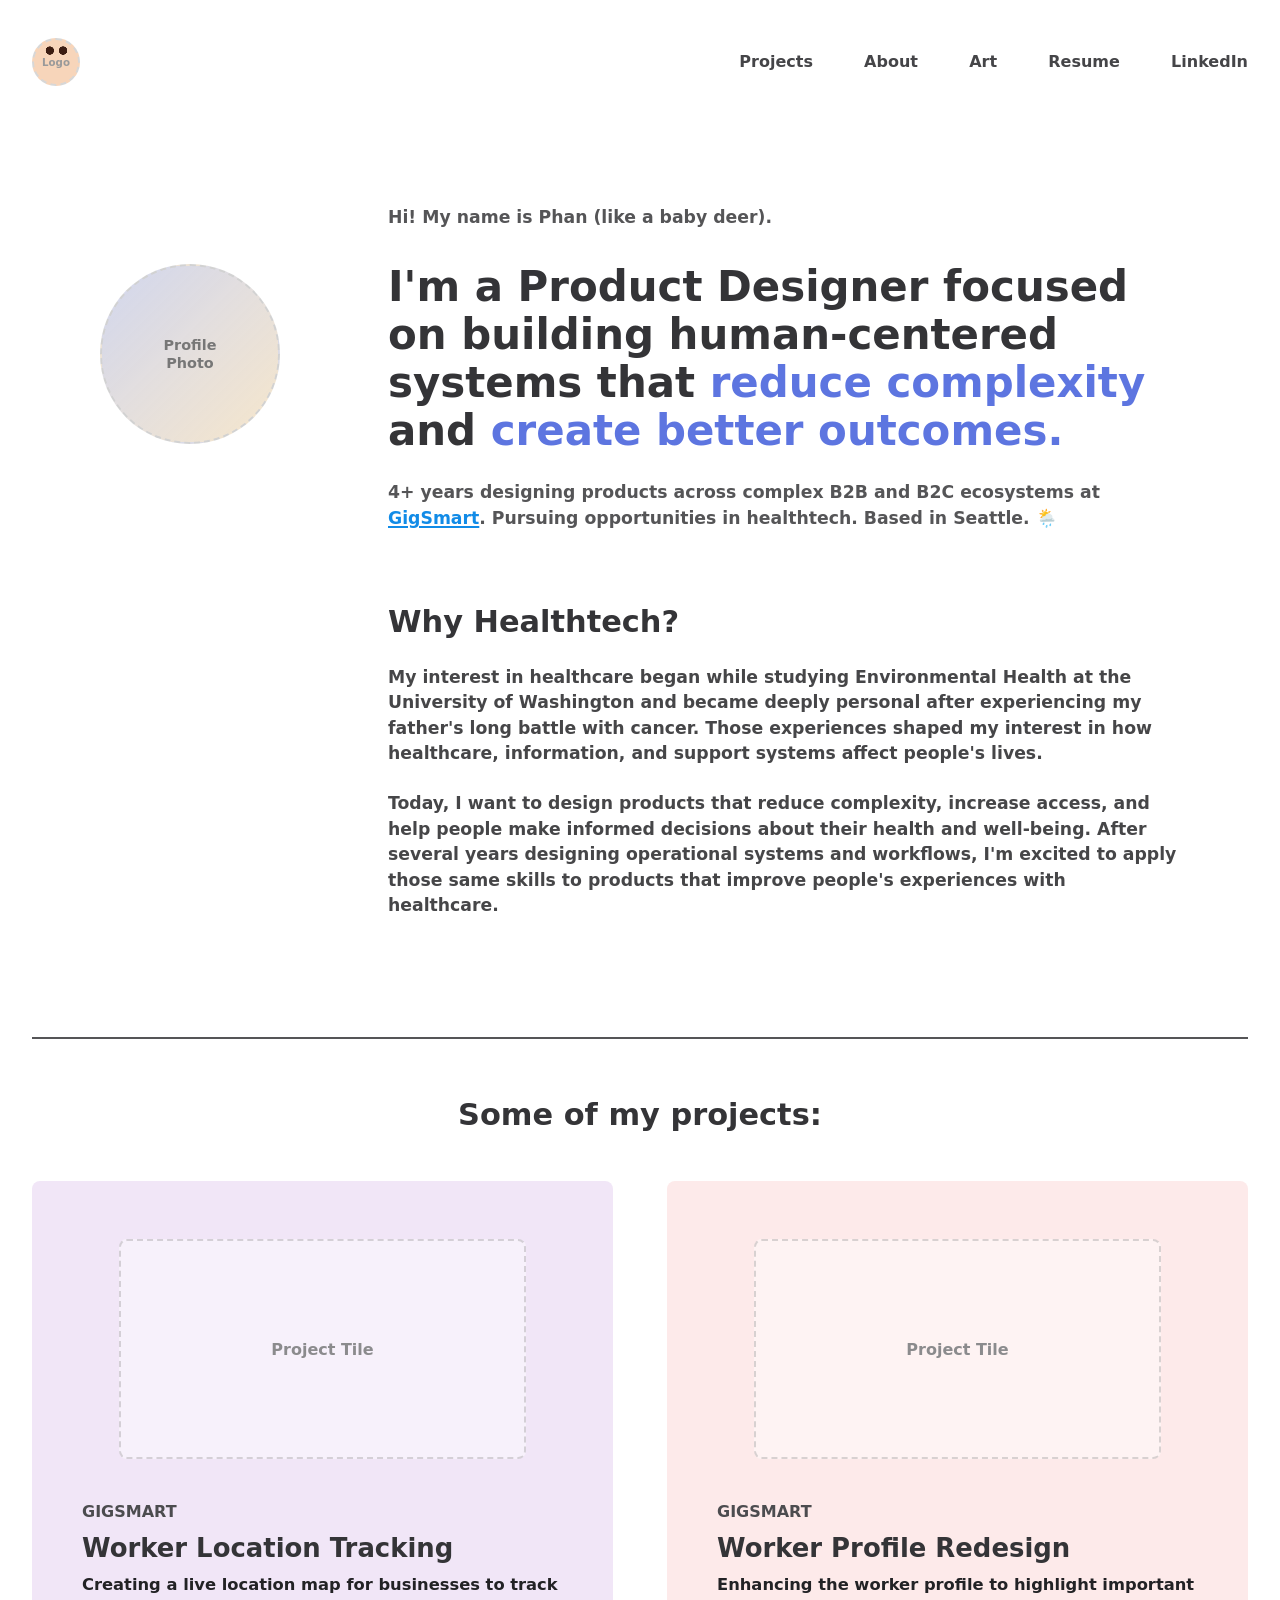
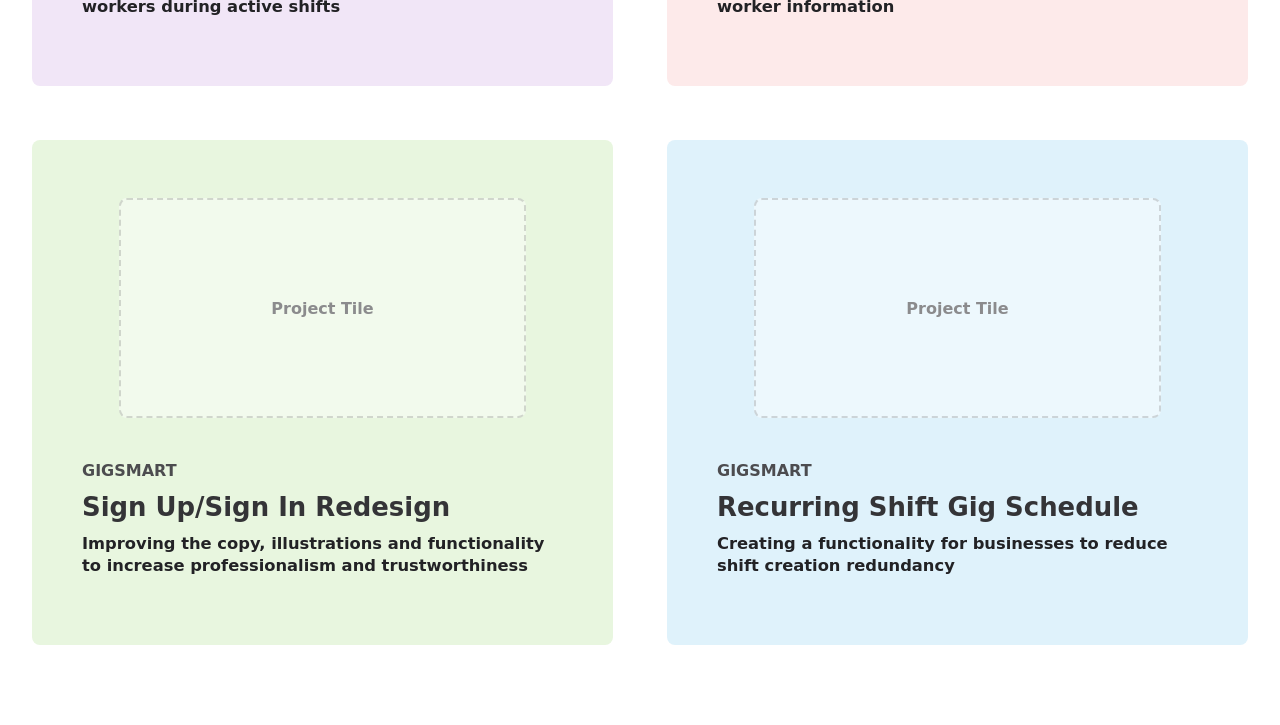
==== commit b69983e3: "Match portfolio typography" ====
--- a/index.html
+++ b/index.html
@@ -39,7 +39,7 @@
           <p class="summary">
             4+ years designing products across complex B2B and B2C ecosystems at
             <a href="https://www.gigsmart.com/">GigSmart</a>. Pursuing opportunities in
-            healthtech. Based in Seattle.
+            healthtech. Based in Seattle. 🌦️
           </p>
 
           <section class="healthtech" id="about" aria-labelledby="healthtech-title">
--- a/styles.css
+++ b/styles.css
@@ -25,7 +25,7 @@
   margin: 0;
   background: #ffffff;
   color: var(--ink);
-  font-size: 18px;
+  font-size: 16px;
 }
 
 a {
@@ -66,6 +66,7 @@
   color: #454548;
   font-size: 1rem;
   font-weight: 700;
+  line-height: 1;
 }
 
 nav a:hover {
@@ -111,8 +112,9 @@
 .greeting {
   margin: 0 0 34px;
   color: var(--muted);
-  font-size: 1.05rem;
+  font-size: 1.08rem;
   font-weight: 700;
+  line-height: 1.35;
 }
 
 h1,
@@ -126,8 +128,9 @@
   max-width: 890px;
   margin-bottom: 26px;
   color: #343437;
-  font-size: clamp(2.5rem, 3.6vw, 4rem);
-  line-height: 1.13;
+  font-size: 2.62rem;
+  font-weight: 800;
+  line-height: 1.14;
   letter-spacing: 0;
 }
 
@@ -139,9 +142,9 @@
   max-width: 910px;
   margin-bottom: 72px;
   color: var(--muted);
-  font-size: 1.06rem;
+  font-size: 1.08rem;
   font-weight: 700;
-  line-height: 1.55;
+  line-height: 1.5;
 }
 
 .summary a {
@@ -158,14 +161,15 @@
 .healthtech h2 {
   margin-bottom: 24px;
   color: #343437;
-  font-size: 1.85rem;
+  font-size: 1.9rem;
+  font-weight: 800;
   line-height: 1.2;
 }
 
 .healthtech p {
   margin-bottom: 24px;
   color: #464648;
-  font-size: 1.02rem;
+  font-size: 1.08rem;
   font-weight: 650;
   line-height: 1.48;
 }
@@ -185,6 +189,7 @@
   margin-bottom: 48px;
   color: #343437;
   font-size: 1.9rem;
+  font-weight: 800;
   line-height: 1.2;
   text-align: center;
 }
@@ -245,17 +250,18 @@
 .project-copy h3 {
   margin-bottom: 10px;
   color: #343437;
-  font-size: 1.6rem;
-  line-height: 1.2;
+  font-size: 1.62rem;
+  font-weight: 800;
+  line-height: 1.18;
 }
 
 .project-copy p {
   max-width: 560px;
   margin-bottom: 0;
   color: #222225;
-  font-size: 1rem;
+  font-size: 1.02rem;
   font-weight: 650;
-  line-height: 1.34;
+  line-height: 1.35;
 }
 
 @media (max-width: 900px) {
@@ -298,7 +304,7 @@
   }
 
   h1 {
-    font-size: 2.45rem;
+    font-size: 2.38rem;
   }
 
   .summary {
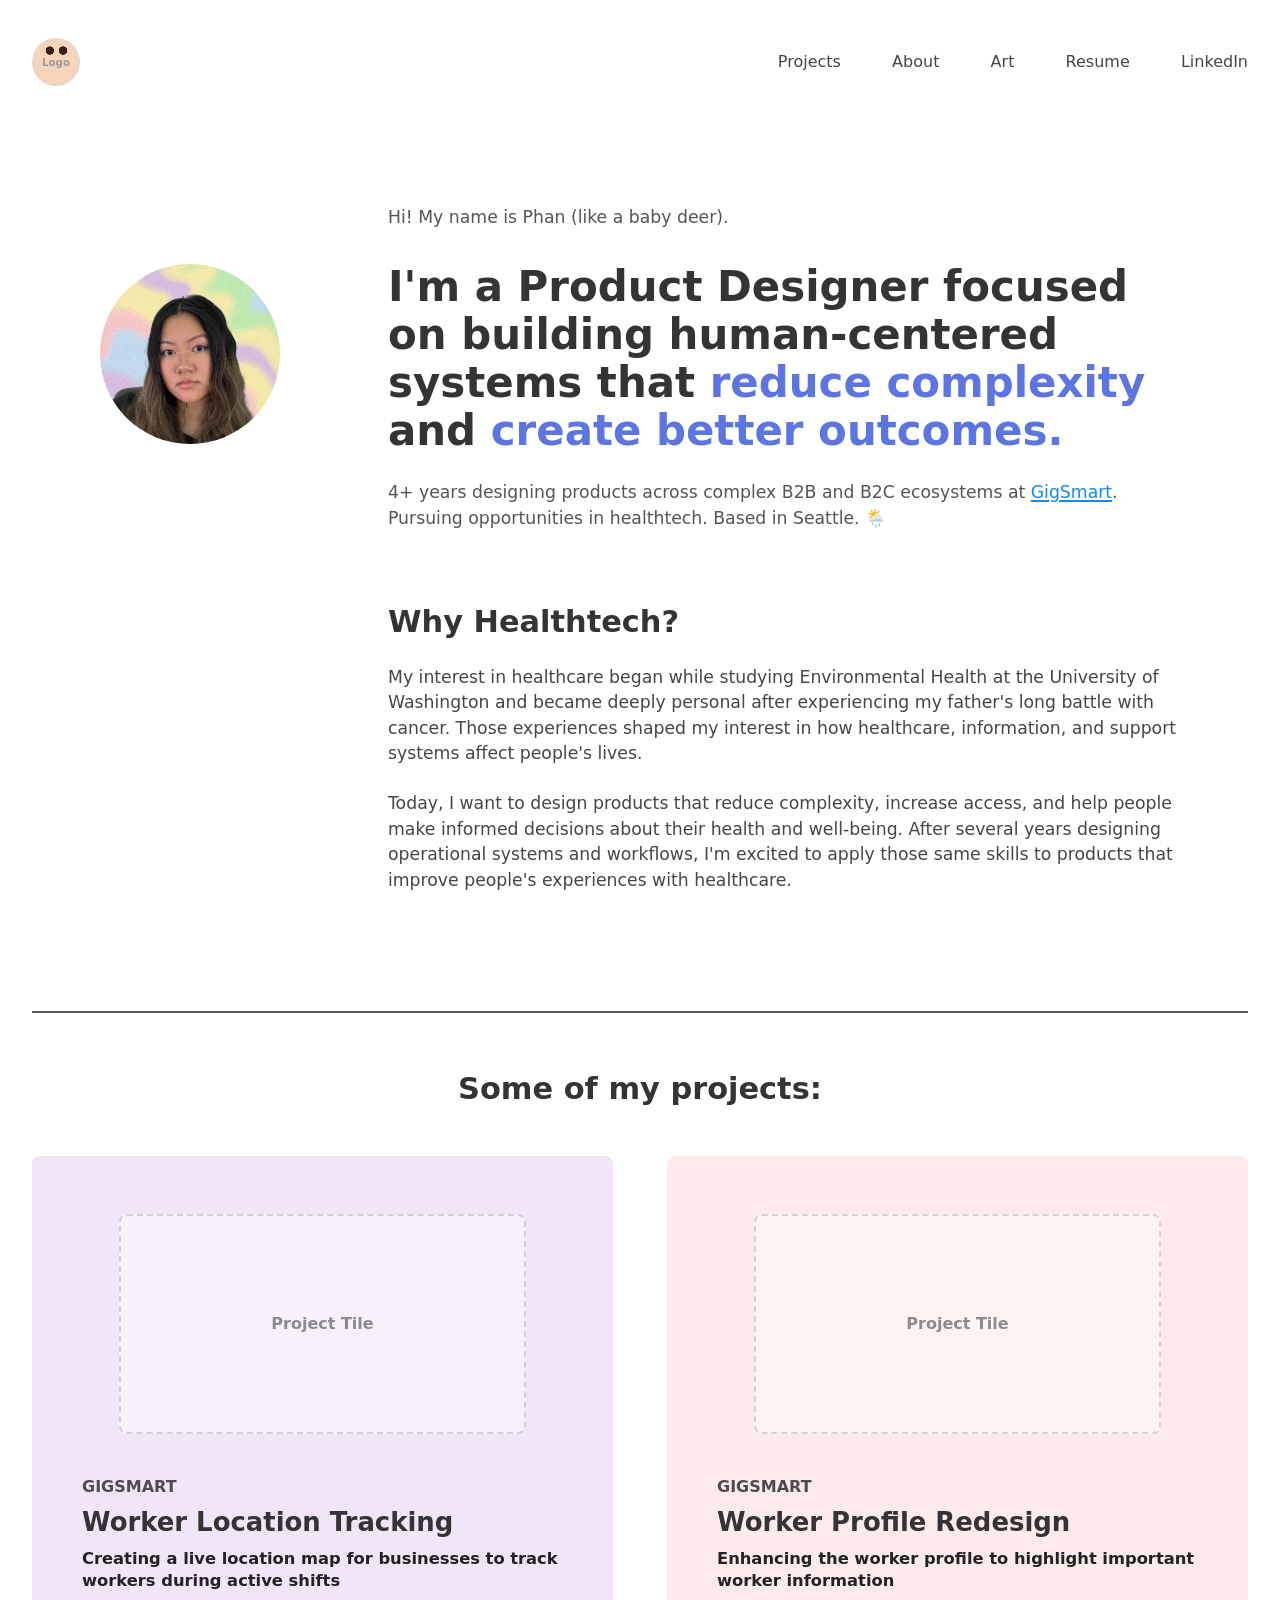
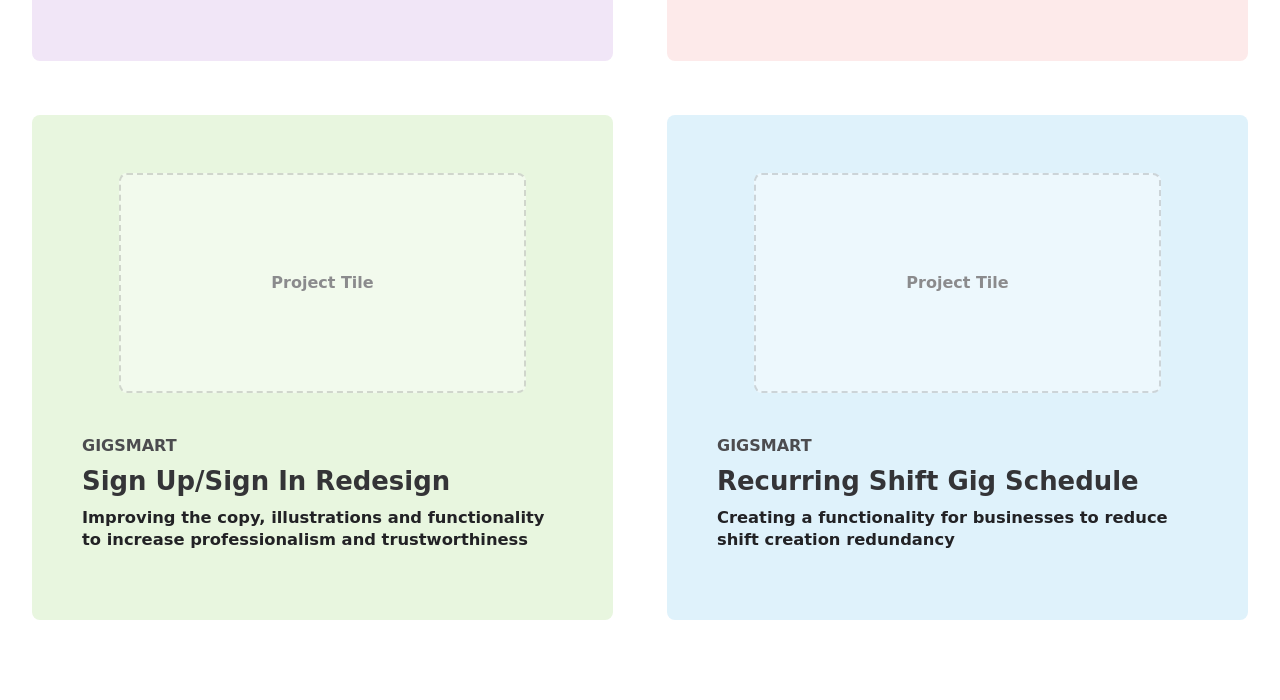
==== commit 5ba5958a: "Add profile photo" ====
--- a/index.html
+++ b/index.html
@@ -26,8 +26,8 @@
 
     <main id="top">
       <section class="intro">
-        <div class="profile-placeholder" aria-label="Profile photo placeholder">
-          <span>Profile<br>Photo</span>
+        <div class="profile-photo">
+          <img src="assets/profile-photo.png" alt="Portrait of Phan Su">
         </div>
 
         <div class="intro-copy">
--- a/styles.css
+++ b/styles.css
@@ -65,7 +65,7 @@
   gap: clamp(28px, 4vw, 54px);
   color: #454548;
   font-size: 1rem;
-  font-weight: 700;
+  font-weight: 400;
   line-height: 1;
 }
 
@@ -87,22 +87,19 @@
   margin: 52px auto 0;
 }
 
-.profile-placeholder {
-  display: grid;
-  place-items: center;
+.profile-photo {
   width: 180px;
   height: 180px;
   margin-top: 58px;
-  color: #777;
-  background:
-    linear-gradient(135deg, rgb(93 117 224 / 22%), rgb(255 209 130 / 34%)),
-    #f2f2f2;
-  border: 2px dashed #d2d2d2;
   border-radius: 50%;
-  font-size: 0.9rem;
-  font-weight: 800;
-  line-height: 1.25;
-  text-align: center;
+  overflow: hidden;
+}
+
+.profile-photo img {
+  width: 100%;
+  height: 100%;
+  object-fit: cover;
+  object-position: 50% 34%;
 }
 
 .intro-copy {
@@ -113,7 +110,7 @@
   margin: 0 0 34px;
   color: var(--muted);
   font-size: 1.08rem;
-  font-weight: 700;
+  font-weight: 400;
   line-height: 1.35;
 }
 
@@ -143,7 +140,7 @@
   margin-bottom: 72px;
   color: var(--muted);
   font-size: 1.08rem;
-  font-weight: 700;
+  font-weight: 400;
   line-height: 1.5;
 }
 
@@ -170,7 +167,7 @@
   margin-bottom: 24px;
   color: #464648;
   font-size: 1.08rem;
-  font-weight: 650;
+  font-weight: 400;
   line-height: 1.48;
 }
 
@@ -282,7 +279,7 @@
     margin-top: 24px;
   }
 
-  .profile-placeholder {
+  .profile-photo {
     width: 150px;
     height: 150px;
     margin-top: 0;
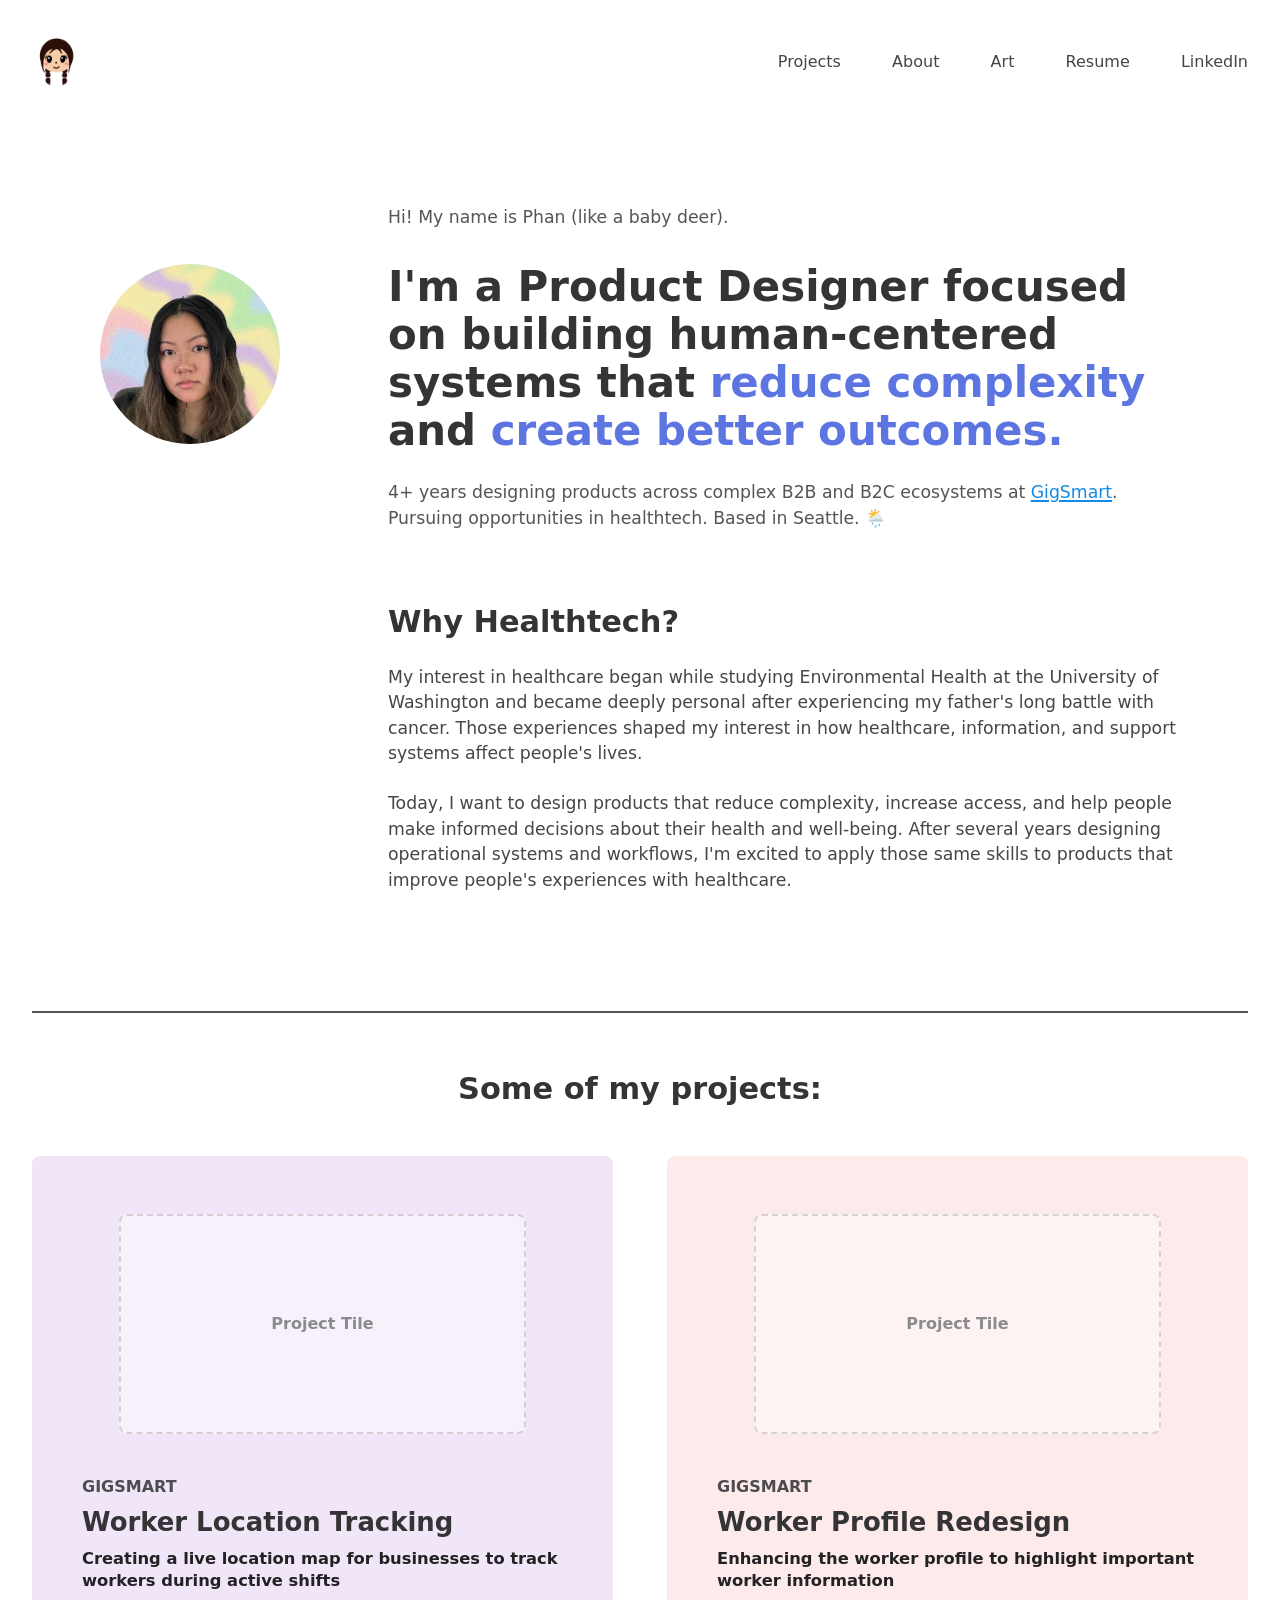
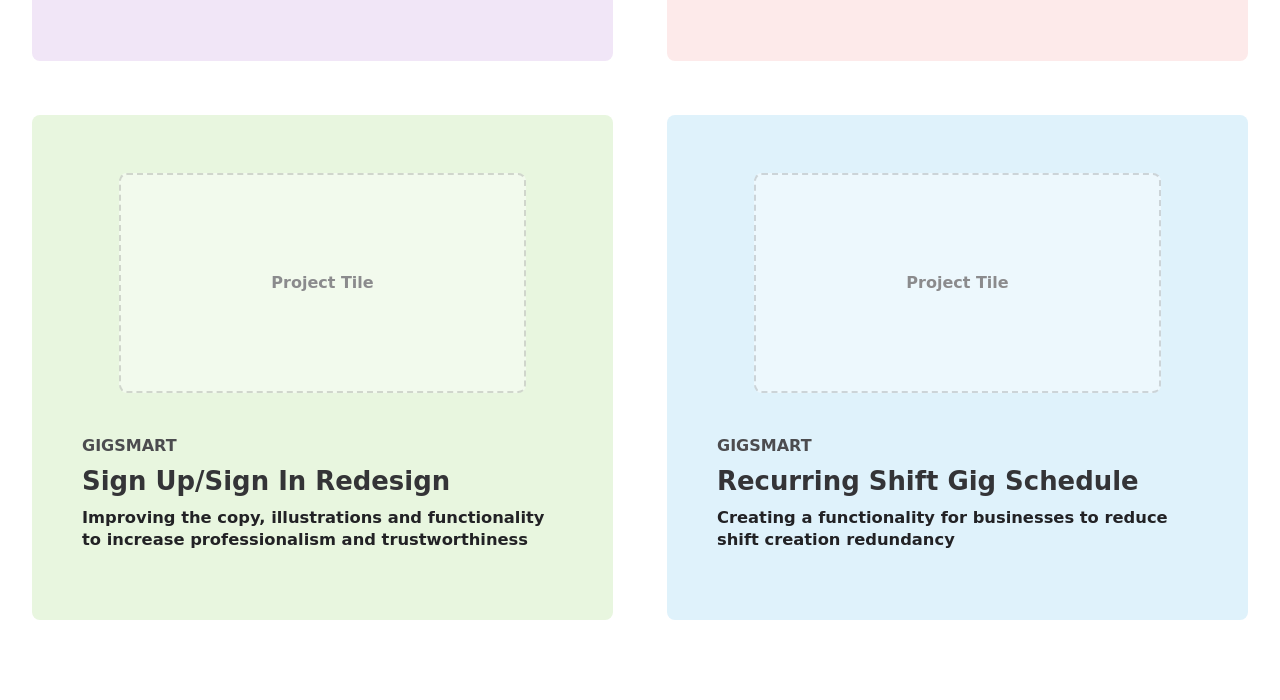
==== commit bf32dce7: "Add avatar logo" ====
--- a/index.html
+++ b/index.html
@@ -12,8 +12,8 @@
   </head>
   <body>
     <header class="site-header">
-      <a class="logo-placeholder" href="#top" aria-label="Phan Su home">
-        <span>Logo</span>
+      <a class="site-logo" href="#top" aria-label="Phan Su home">
+        <img src="assets/avatar-logo.png" alt="">
       </a>
       <nav aria-label="Primary navigation">
         <a href="#projects">Projects</a>
--- a/styles.css
+++ b/styles.css
@@ -42,21 +42,16 @@
   padding: 38px 0 68px;
 }
 
-.logo-placeholder {
-  display: grid;
-  place-items: center;
+.site-logo {
+  display: block;
   width: 48px;
   height: 48px;
-  color: #9a9a9a;
-  background:
-    radial-gradient(circle at 36% 24%, #3c1d12 0 9%, transparent 10%),
-    radial-gradient(circle at 66% 24%, #3c1d12 0 9%, transparent 10%),
-    linear-gradient(#f7d5ba, #f7d5ba);
-  border: 2px dashed #d7d7d7;
-  border-radius: 50%;
-  font-size: 0.64rem;
-  font-weight: 800;
-  text-align: center;
+}
+
+.site-logo img {
+  width: 100%;
+  height: 100%;
+  object-fit: contain;
 }
 
 nav {
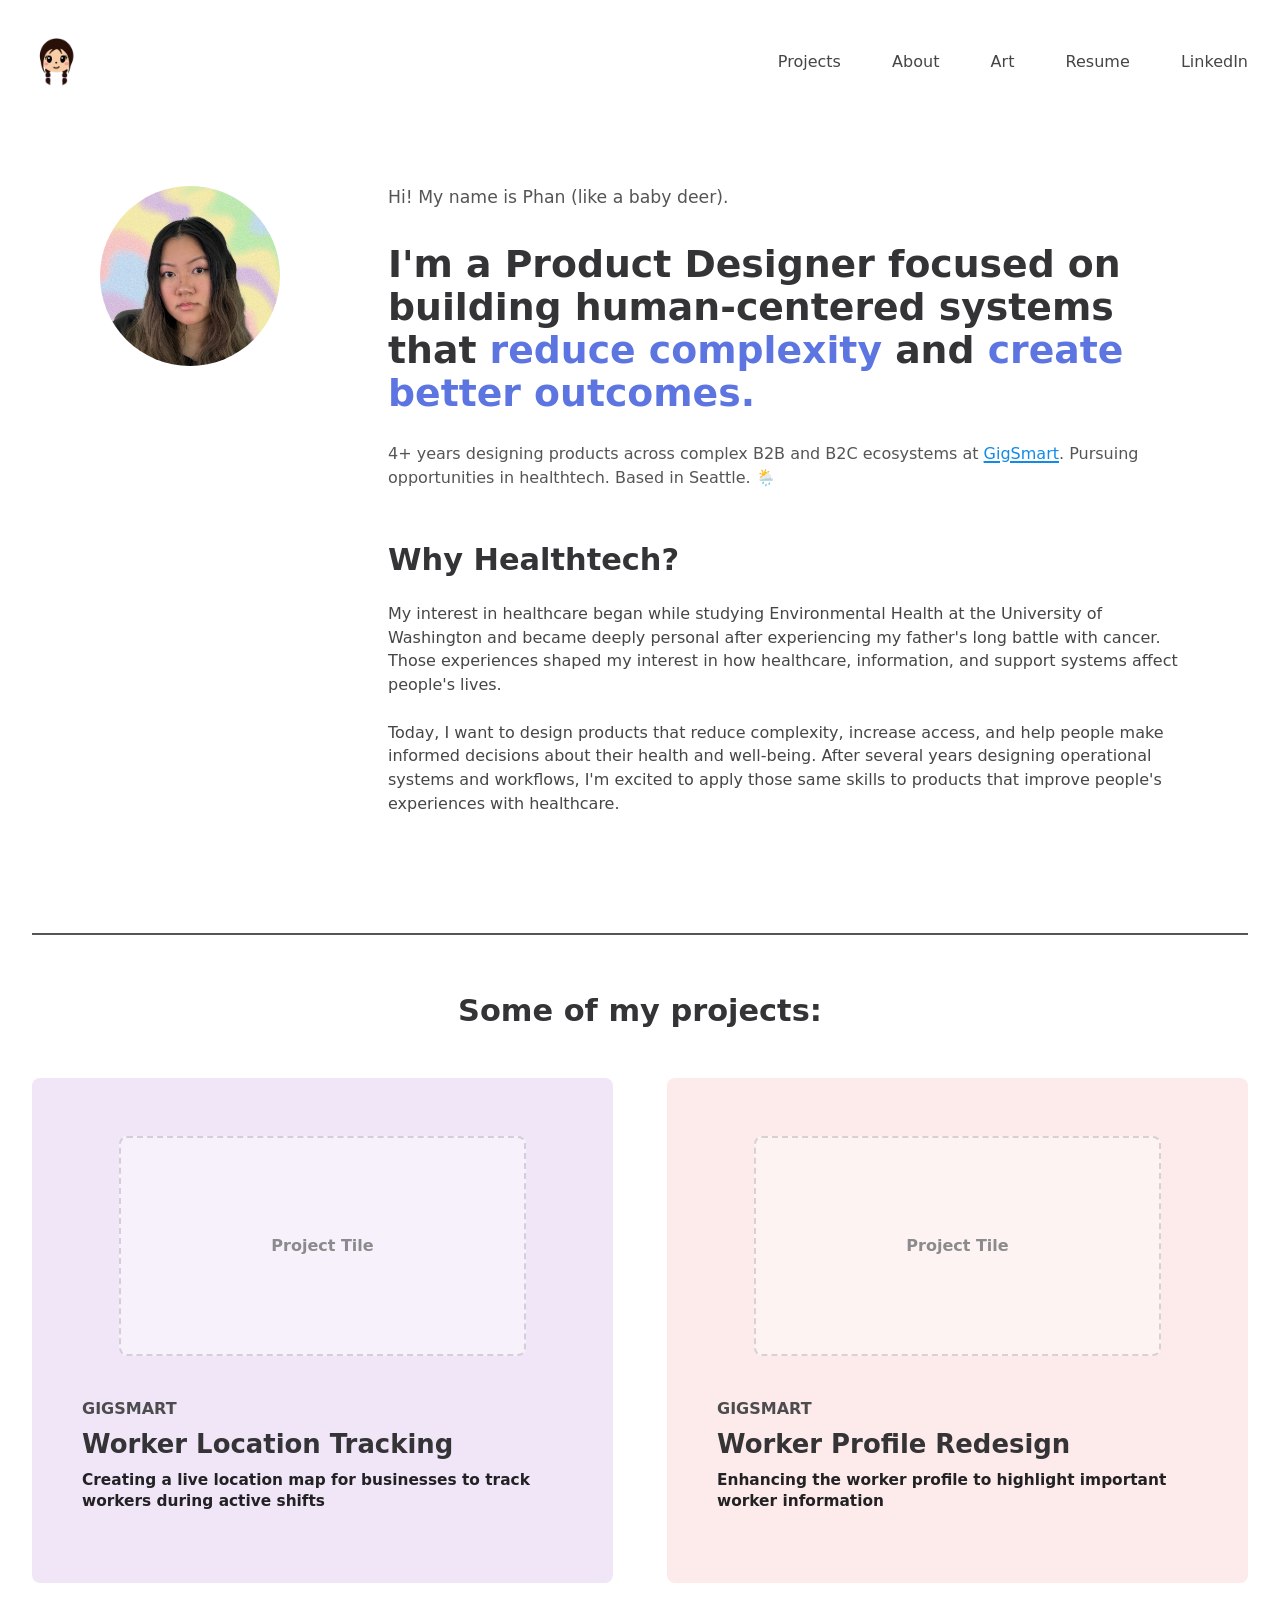
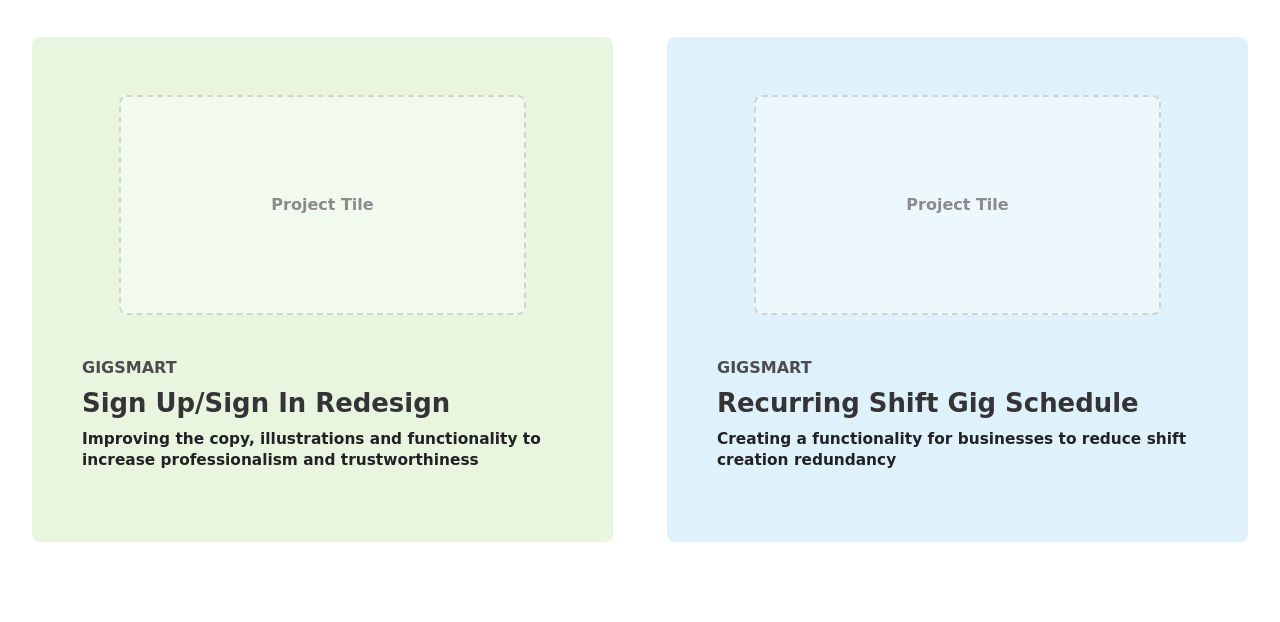
==== commit 920a4ad2: "Add blank About and Art pages" ====
--- a/index.html
+++ b/index.html
@@ -17,8 +17,8 @@
       </a>
       <nav aria-label="Primary navigation">
         <a href="#projects">Projects</a>
-        <a href="#about">About</a>
-        <a href="#art">Art</a>
+        <a href="about.html">About</a>
+        <a href="art.html">Art</a>
         <a href="#resume">Resume</a>
         <a href="#linkedin">LinkedIn</a>
       </nav>
@@ -42,7 +42,7 @@
             healthtech. Based in Seattle. 🌦️
           </p>
 
-          <section class="healthtech" id="about" aria-labelledby="healthtech-title">
+          <section class="healthtech" aria-labelledby="healthtech-title">
             <h2 id="healthtech-title">Why Healthtech?</h2>
             <p>
               My interest in healthcare began while studying Environmental Health at the
--- a/styles.css
+++ b/styles.css
@@ -79,13 +79,13 @@
   gap: 58px;
   align-items: start;
   max-width: 1080px;
-  margin: 52px auto 0;
+  margin: 32px auto 0;
 }
 
 .profile-photo {
   width: 180px;
   height: 180px;
-  margin-top: 58px;
+  margin-top: 0;
   border-radius: 50%;
   overflow: hidden;
 }
@@ -120,7 +120,7 @@
   max-width: 890px;
   margin-bottom: 26px;
   color: #343437;
-  font-size: 2.62rem;
+  font-size: 2.36rem;
   font-weight: 800;
   line-height: 1.14;
   letter-spacing: 0;
@@ -132,9 +132,9 @@
 
 .summary {
   max-width: 910px;
-  margin-bottom: 72px;
+  margin-bottom: 52px;
   color: var(--muted);
-  font-size: 1.08rem;
+  font-size: 1rem;
   font-weight: 400;
   line-height: 1.5;
 }
@@ -161,7 +161,7 @@
 .healthtech p {
   margin-bottom: 24px;
   color: #464648;
-  font-size: 1.08rem;
+  font-size: 1rem;
   font-weight: 400;
   line-height: 1.48;
 }
@@ -251,7 +251,7 @@
   max-width: 560px;
   margin-bottom: 0;
   color: #222225;
-  font-size: 1.02rem;
+  font-size: 0.96rem;
   font-weight: 650;
   line-height: 1.35;
 }
